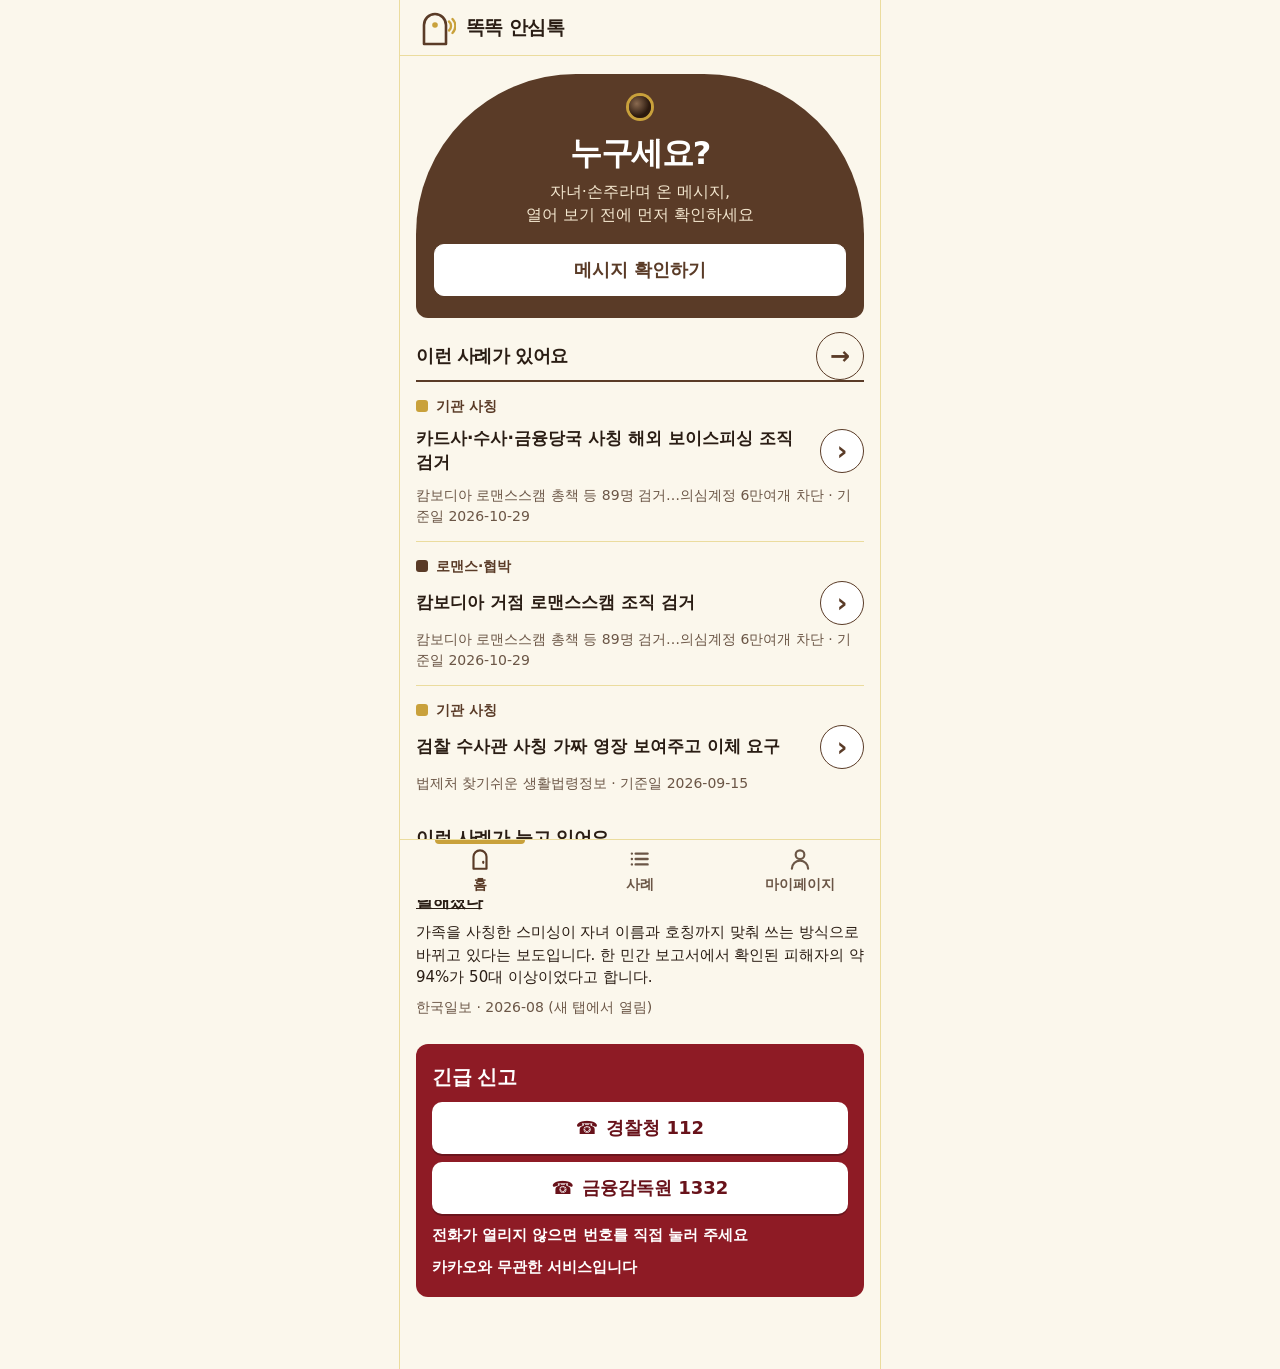
==== index.html @ 371a5325 "Add files via upload" ====
<!doctype html>
<!-- 똑똑 안심톡 wireframe v0.5 (2026-11-16) · 변경 이력은 README.md -->
<html lang="ko">
<head>
<meta charset="utf-8">
<meta name="viewport" content="width=device-width, initial-scale=1, viewport-fit=cover">
<title>똑똑 안심톡</title>
<link rel="stylesheet" href="css/style.css?v=20261116e">
</head>
<body>
<!-- 규칙: id = JS가 한 번만 찾는 요소 / class = 반복 요소 / data-field = JSON 필드명(camelCase) 그대로 -->
<div id="app">

  <!-- ===== 1. 홈 (1단계 탭 화면) ===== -->
  <section id="screen-home" class="screen" data-screen="home" aria-labelledby="service-name">
    <header class="app-header">
      <img id="logo" class="logo" alt="" width="40" height="40" src="data:image/svg+xml,%3Csvg xmlns='http://www.w3.org/2000/svg' width='40' height='40' viewBox='0 0 40 40' fill='none'%3E%3Cpath d='M8 36V17a11 11 0 0 1 22 0v19z' stroke='%235A3B27' stroke-width='2.6' stroke-linejoin='round'/%3E%3Ccircle cx='19' cy='17' r='2.8' fill='%23C9A13B'/%3E%3Cpath d='M33 13.5a6 6 0 0 1 0 9M36.5 11a10 10 0 0 1 0 14' stroke='%23C9A13B' stroke-width='2.4' stroke-linecap='round'/%3E%3C/svg%3E">
      <h1 id="service-name" class="app-title">똑똑 안심톡</h1>
    </header>

    <main class="screen-body">
      <!-- 상태 영역: 오류 (기본 숨김) -->
      <div id="state-home-error" class="state-box" role="alert" hidden>
        <p class="state-title">사례 데이터를 불러오지 못했습니다</p>
        <p class="state-desc">문구 확인은 계속 사용할 수 있습니다</p>
        <button id="btn-home-retry" type="button" class="btn">다시 시도</button>
      </div>

      <!-- 히어로: 서비스 소개 + 핵심 행동 버튼 (입력칸은 '메시지 확인' 화면으로 분리) -->
      <div class="door hero">
        <span class="peephole" aria-hidden="true"></span>
        <h2 class="door-title">누구세요?</h2>
        <p class="door-sub">자녀·손주라며 온 메시지,<br>열어 보기 전에 먼저 확인하세요</p>
        <a id="btn-start" class="btn btn-primary btn-lg" href="#check">메시지 확인하기</a>
      </div>

      <!-- 홈 사례: 사례 목록과 같은 카드 구조 재사용. 다음 주에 cases.json 최신 3건으로 대체 -->
      <section id="home-cases" aria-labelledby="home-cases-title">
        <div class="section-head">
          <h2 id="home-cases-title" class="section-title">이런 사례가 있어요</h2>
          <a id="btn-more-cases" class="icon-link" href="#cases" aria-label="사례 목록으로 이동">→</a>
        </div>
        <ul id="home-case-list" class="card-list"></ul>
      </section>

      <section id="news" class="news" aria-labelledby="news-title">
        <h2 id="news-title" class="section-title">이런 사례가 늘고 있어요</h2>
        <article class="news-card">
          <h3 class="news-headline"><a id="news-link" href="https://www.hankookilbo.com/news/article/A2026073114470000889" target="_blank" rel="noopener noreferrer">"엄마 나 종수야" 호칭·이름까지 정확… 스미싱 범죄 더 악랄해졌다</a></h3>
          <p class="news-summary">가족을 사칭한 스미싱이 자녀 이름과 호칭까지 맞춰 쓰는 방식으로 바뀌고 있다는 보도입니다. 한 민간 보고서에서 확인된 피해자의 약 94%가 50대 이상이었다고 합니다.</p>
          <p class="case-meta"><span class="news-source">한국일보</span> · <time class="news-date" datetime="2026-08">2026-08</time> (새 탭에서 열림)</p>
        </article>
      </section>

      <section id="hotline" class="hotline" aria-label="긴급 신고처">
        <h2 class="hotline-title">긴급 신고</h2>
        <div class="hotline-links">
          <a class="btn" href="tel:112">경찰청 112</a>
          <a class="btn" href="tel:1332">금융감독원 1332</a>
        </div>
        <p class="notice-small">전화가 열리지 않으면 번호를 직접 눌러 주세요</p>
        <p class="notice-small">카카오와 무관한 서비스입니다</p>
      </section>
    </main>
  </section>

  <!-- ===== 1-2. 메시지 확인 (2단계 화면): 홈 히어로의 '메시지 확인하기'로 들어옴 ===== -->
  <section id="screen-check" class="screen" data-screen="check" aria-labelledby="check-title" hidden>
    <header class="app-header">
      <button id="btn-check-back" type="button" class="btn-icon" aria-label="뒤로">←</button>
      <h1 id="check-title" class="app-title">메시지 확인</h1>
    </header>

    <main class="screen-body">
      <h2 class="section-title">받은 메시지를 붙여넣으세요</h2>
      <label for="input-text" class="visually-hidden">의심되는 메시지 입력</label>
      <textarea id="input-text" class="input-area" rows="7" placeholder="여기에 의심되는 메시지를 붙여넣기" aria-describedby="paste-help"></textarea>
      <button id="btn-paste" type="button" class="btn">붙여넣기</button>
      <p id="paste-help" class="help">입력 칸을 길게 눌러 붙여넣을 수도 있어요</p>
      <p id="paste-fail" class="field-error" role="alert" hidden>자동 붙여넣기가 막혔습니다. 입력 칸을 길게 눌러 '붙여넣기'를 선택하세요</p>
      <button id="btn-check" type="button" class="btn btn-primary btn-lg" disabled>유형 확인하기</button>
      <p id="input-error" class="field-error" role="alert" hidden>문구를 먼저 입력해 주세요</p>
      <p class="privacy-note">입력한 문구 원문은 저장하지 않습니다</p>
    </main>
  </section>

  <!-- ===== 2. 확인 결과 (2단계 화면) ===== -->
  <section id="screen-result" class="screen" data-screen="result" aria-labelledby="result-title" hidden>
    <header class="app-header">
      <button id="btn-back" type="button" class="btn-icon" aria-label="뒤로">←</button>
      <h1 id="result-title" class="app-title">확인 결과</h1>
    </header>

    <main class="screen-body">
      <details id="already-sent" class="fold">
        <summary class="fold-summary">이미 돈을 보내거나 정보를 알려줬어요</summary>
        <div class="fold-body">
          <h2 class="section-title">지금 바로 해야 할 일</h2>
          <ol class="steps">
            <li><strong>112에 전화하세요.</strong> <a href="tel:1394">1394</a>, <a href="tel:1332">1332</a>도 가능합니다.</li>
            <li><strong>송금한 은행에 전화해서 지급정지를 요청하세요.</strong></li>
            <li><strong>3영업일 안에 은행에 피해구제신청서를 내세요.</strong> 경찰에서 받은 서류와 신분증이 필요합니다.</li>
          </ol>
          <p>받은 메시지 화면, 송금 내역, 상대 계좌번호는 지우지 말고 그대로 두세요.</p>
          <details id="more-help" class="fold fold-inner">
            <summary class="fold-summary">관련 기관</summary>
            <ul class="plain-list fold-body">
              <li>악성 앱이나 링크 피해: 한국인터넷진흥원 118</li>
              <li>내 이름으로 만든 계좌를 한 번에 막기: 내계좌 일괄지급정지</li>
              <li>내 이름으로 만든 휴대폰 확인·차단: 명의도용방지서비스(M-Safer)</li>
            </ul>
          </details>
        </div>
      </details>

      <div id="result-found">
        <p class="label">비슷한 유형</p>
        <p id="result-type" class="result-type" data-type-id="">가족 사칭 + 금융정보 요구</p>
        <p id="result-notice" class="notice">확정 판단이 아닙니다. 참고용 안내입니다.</p>

        <h2 class="section-title">입력한 문구</h2>
        <p id="result-text" class="result-text">엄마 폰 고장 나서 <mark>급하게</mark> <mark>카드 정보</mark> 좀 보내줘</p>

        <h2 class="section-title">지금 해야 할 일</h2>
        <ul id="result-actions" class="check-list">
          <li>메시지 속 링크·번호는 누르지 마세요</li>
          <li>가족에게 직접 전화로 확인하세요</li>
          <li>카드·신분증 정보는 보내지 마세요</li>
        </ul>

        <div class="hotline-links">
          <a id="call-112" class="btn" href="tel:112">경찰청 112</a>
          <a id="call-1332" class="btn" href="tel:1332">금융감독원 1332</a>
        </div>

        <a id="btn-similar" class="btn btn-wide" href="#cases"><span>사례 <span id="similar-count">7</span>건 보기</span></a>
      </div>

      <!-- 상태 영역: 유형 없음 (기본 숨김) -->
      <div id="result-none" class="state-box" hidden>
        <p class="state-title">비슷한 유형을 찾지 못했습니다</p>
        <p class="state-desc">안전하다는 뜻은 아닙니다. 링크를 누르거나 돈·정보를 보내기 전에, 가족에게 직접 전화해서 확인하세요.</p>
        <div class="hotline-links">
          <a class="btn" href="tel:112">경찰청 112</a>
          <a class="btn" href="tel:1332">금융감독원 1332</a>
        </div>
      </div>
    </main>

  </section>

  <!-- ===== 3. 사례 목록 (1단계 탭 화면) ===== -->
  <section id="screen-cases" class="screen" data-screen="cases" aria-labelledby="cases-title" hidden>
    <header class="app-header">
      <img class="logo" alt="" width="40" height="40" src="data:image/svg+xml,%3Csvg xmlns='http://www.w3.org/2000/svg' width='40' height='40' viewBox='0 0 40 40' fill='none'%3E%3Cpath d='M8 36V17a11 11 0 0 1 22 0v19z' stroke='%235A3B27' stroke-width='2.6' stroke-linejoin='round'/%3E%3Ccircle cx='19' cy='17' r='2.8' fill='%23C9A13B'/%3E%3Cpath d='M33 13.5a6 6 0 0 1 0 9M36.5 11a10 10 0 0 1 0 14' stroke='%23C9A13B' stroke-width='2.4' stroke-linecap='round'/%3E%3C/svg%3E">
      <h1 class="app-title">똑똑 안심톡</h1>
    </header>

    <main class="screen-body">
      <h2 id="cases-title" class="page-title">사례</h2>
      <!-- 탐색 영역: 검색(탐색 버튼) · 유형 · 보기 조건 · 초기화 / 아래 줄: 건수 · 정렬 -->
      <div class="filters">
        <form id="search-form" class="search-row" role="search">
          <label for="query" class="visually-hidden">제목·요약 검색</label>
          <input id="query" class="input-line" type="search" placeholder="제목·요약 검색" autocomplete="off">
          <button id="btn-search" type="submit" class="btn btn-primary">탐색</button>
          <button id="btn-filter-toggle" type="button" class="btn btn-filter" aria-expanded="false" aria-controls="filter-panel">
            <span>필터</span><span id="filter-badge" class="filter-badge" hidden>0</span><span class="chev" aria-hidden="true">▾</span>
          </button>
        </form>

        <div id="filter-panel" class="filter-panel" hidden>
          <p id="type-filter-label" class="filter-label">유형</p>
          <div id="type-filters" class="chips" role="group" aria-labelledby="type-filter-label"></div>

          <p id="cond-filter-label" class="filter-label">조건 <span class="filter-hint">(모두 해당하는 사례만)</span></p>
          <div id="cond-filters" class="chips" role="group" aria-labelledby="cond-filter-label"></div>

          <label class="check-row"><input id="real-only" type="checkbox" checked> 실제 사례만 보기</label>
        </div>

        <div class="sort-row">
          <p class="result-count" aria-live="polite"><strong><span id="result-count">0</span>건</strong> <span id="filter-count" class="filter-note"></span></p>
          <button id="btn-reset-all" type="button" class="btn btn-reset" aria-label="조건 초기화">↺</button>
          <label for="sort" class="visually-hidden">정렬</label>
          <select id="sort" class="select">
            <option value="latest">최신순</option>
            <option value="type">유형순</option>
            <option value="title">가나다순</option>
          </select>
        </div>
      </div>

      <p id="list-notice" class="notice-small" hidden></p>

      <!-- 상태 영역 (기본 숨김, 한 번에 하나만 표시) -->
      <div id="state-loading" class="state-box" role="status" hidden>
        <p class="state-title">사례를 불러오는 중입니다</p>
        <div class="skeleton"></div><div class="skeleton"></div>
      </div>
      <div id="state-empty" class="state-box" hidden>
        <p class="state-title">조건에 맞는 사례가 없습니다</p>
        <p id="empty-reason" class="state-desc">조건이 많아 맞는 사례가 없을 수 있습니다</p>
        <div class="btn-row">
          <button id="btn-relax" type="button" class="btn btn-primary" hidden></button>
          <button id="btn-reset" type="button" class="btn">조건 초기화</button>
        </div>
      </div>
      <div id="state-cases-error" class="state-box" role="alert" hidden>
        <p class="state-title">사례 데이터를 불러오지 못했습니다</p>
        <button id="btn-retry" type="button" class="btn">다시 시도</button>
      </div>

      <!-- 카드 목록: data/cases_all.json 을 불러와 template#case-card-tpl 로 만들어 채웁니다 -->
      <ul id="case-list" class="card-list" hidden></ul>
      <button id="btn-load-more" type="button" class="btn btn-wide" aria-label="사례 더 불러오기" hidden>＋</button>
      <template id="case-card-tpl">
        <li class="case-card" data-id="" data-type="">
          <p class="case-type"><span class="case-type-name" data-field="typeId"></span> <span class="origin-tag" hidden>AI 보완</span></p>
          <div class="case-row">
            <h3 class="case-title"><button type="button" class="btn-open case-link" data-id="" data-field="title"></button></h3>
            <button type="button" class="btn-open icon-open" data-id="" aria-label="자세히 보기">›</button>
          </div>
          <p class="case-meta"><span class="case-source" data-field="source"></span> · <time class="case-date" data-field="sourceBasisDate"></time></p>
        </li>
      </template>
    </main>
  </section>

  <!-- ===== 4. 사례 상세 (2단계 화면, 기본 숨김) ===== -->
  <section id="screen-detail" class="screen" data-screen="detail" aria-labelledby="detail-title" hidden>
    <header class="app-header">
      <button id="btn-detail-back" type="button" class="btn-icon" aria-label="뒤로">←</button>
      <h1 id="detail-title" class="app-title">사례 상세</h1>
    </header>

    <main class="screen-body has-bottom-bar">
      <article id="case-detail" data-id="">
        <p id="case-type" class="case-type" data-field="type">가족 사칭</p>
        <h2 id="case-title" class="detail-heading" data-field="title">자녀 사칭 카드 정보 요구 사례</h2>

        <h3 class="section-title">수법 요약</h3>
        <p id="case-summary" data-field="summary">자녀를 사칭해 휴대폰 고장을 핑계로 카드 정보를 요구합니다.</p>

        <h3 class="section-title">위험 신호</h3>
        <ul id="case-risks" class="plain-list" data-field="riskSigns">
          <li>평소와 다른 말투</li>
          <li>급하게 재촉</li>
          <li>카드·신분증 정보 요구</li>
        </ul>

        <h3 class="section-title">수법 설명</h3>
        <p id="case-method" data-field="method">먼저 휴대폰 고장을 알린 뒤 원격 앱 설치나 카드 정보 전달을 유도합니다.</p>

        <h3 class="section-title">대응 행동</h3>
        <ul id="case-actions" class="plain-list" data-field="actions">
          <li>직접 전화로 확인하기</li>
          <li>112·1332 문의하기</li>
        </ul>

        <h3 class="section-title">출처</h3>
        <p class="case-meta"><span id="case-source" data-field="source">금융감독원</span> · <time id="case-date" data-field="collectedAt" datetime="2026-09-28">2026-09-28</time></p>
        <a id="source-link" class="btn btn-wide" data-field="sourceUrl" target="_blank" rel="noopener noreferrer" hidden>출처 링크 열기 (새 탭)</a>
        <p id="case-note" class="help" hidden></p>
        <p id="source-none" class="help" hidden>이 사례는 출처 링크를 준비 중입니다</p>
      </article>

      <div id="toast" class="toast" role="status" hidden>'자녀 사칭 카드 정보 요구' 사례를 저장했습니다</div>
    </main>

    <!-- 고정 영역: 저장 바 -->
    <div class="bottom-bar">
      <button id="btn-save-case" type="button" class="btn btn-primary btn-lg" aria-pressed="false">저장</button>
    </div>
  </section>

  <!-- ===== 5. 마이페이지 (1단계 탭 화면, 저장한 사례 모음) ===== -->
  <section id="screen-saved" class="screen" data-screen="saved" aria-labelledby="saved-title" hidden>
    <header class="app-header">
      <img class="logo" alt="" width="40" height="40" src="data:image/svg+xml,%3Csvg xmlns='http://www.w3.org/2000/svg' width='40' height='40' viewBox='0 0 40 40' fill='none'%3E%3Cpath d='M8 36V17a11 11 0 0 1 22 0v19z' stroke='%235A3B27' stroke-width='2.6' stroke-linejoin='round'/%3E%3Ccircle cx='19' cy='17' r='2.8' fill='%23C9A13B'/%3E%3Cpath d='M33 13.5a6 6 0 0 1 0 9M36.5 11a10 10 0 0 1 0 14' stroke='%23C9A13B' stroke-width='2.4' stroke-linecap='round'/%3E%3C/svg%3E">
      <h1 class="app-title">똑똑 안심톡</h1>
    </header>

    <main class="screen-body">
      <h2 id="saved-title" class="page-title">마이페이지</h2>
      <p id="saved-count" class="saved-count">저장한 사례 <strong><span id="saved-count-num">2</span>건</strong></p>

      <div class="filters">
        <p id="saved-type-filter-label" class="filter-label">유형</p>
        <div id="saved-type-filters" class="chips" role="group" aria-labelledby="saved-type-filter-label">
          <button type="button" class="chip" data-type="" aria-pressed="true">전체</button>
          <button type="button" class="chip" data-type="family" aria-pressed="false">가족 사칭</button>
          <button type="button" class="chip" data-type="agency" aria-pressed="false">기관 사칭</button>
        </div>
      </div>

      <!-- 사례 목록과 같은 카드 구조 재사용. 오른쪽 › 는 자세히 보기, 휴지통은 삭제 -->
      <ul id="saved-case-list" class="card-list">
        <li class="case-card" data-id="2" data-type="family">
          <p class="case-type" data-field="type">가족 사칭</p>
          <div class="case-row">
            <h3 class="case-title"><button type="button" class="btn-open case-link" data-id="2" data-field="title">손주 사칭 급전 송금 요구</button></h3>
            <div class="row-actions">
              <button type="button" class="btn-open icon-open" data-id="2" aria-label="자세히 보기">›</button>
              <button type="button" class="btn-delete icon-open" data-id="2" aria-label="저장 삭제"><svg viewBox="0 0 24 24" width="22" height="22" fill="none" stroke="currentColor" stroke-width="2" stroke-linecap="round" stroke-linejoin="round" aria-hidden="true"><path d="M4 7h16M10 11v6M14 11v6M6 7l1 12h10l1-12M9 7V4h6v3"/></svg></button>
            </div>
          </div>
          <p class="case-meta"><span class="case-source" data-field="source">경찰청</span> · <time class="case-date" data-field="collectedAt" datetime="2026-09-15">2026-09-15</time></p>
        </li>
        <li class="case-card" data-id="4" data-type="agency">
          <p class="case-type" data-field="type">기관 사칭</p>
          <div class="case-row">
            <h3 class="case-title"><button type="button" class="btn-open case-link" data-id="4" data-field="title">금융기관 직원 사칭 계좌 이체 유도</button></h3>
            <div class="row-actions">
              <button type="button" class="btn-open icon-open" data-id="4" aria-label="자세히 보기">›</button>
              <button type="button" class="btn-delete icon-open" data-id="4" aria-label="저장 삭제"><svg viewBox="0 0 24 24" width="22" height="22" fill="none" stroke="currentColor" stroke-width="2" stroke-linecap="round" stroke-linejoin="round" aria-hidden="true"><path d="M4 7h16M10 11v6M14 11v6M6 7l1 12h10l1-12M9 7V4h6v3"/></svg></button>
            </div>
          </div>
          <p class="case-meta"><span class="case-source" data-field="source">금융감독원</span> · <time class="case-date" data-field="collectedAt" datetime="2026-09-10">2026-09-10</time></p>
        </li>
      </ul>

      <!-- 상태 영역 (기본 숨김) -->
      <div id="state-saved-filter-empty" class="state-box" hidden>
        <p class="state-title">이 유형으로 저장한 사례가 없습니다</p>
        <button id="btn-saved-all" type="button" class="btn">↺ 초기화</button>
      </div>
      <div id="state-saved-empty" class="state-box" hidden>
        <p class="state-title">아직 저장한 사례가 없습니다</p>
        <p class="state-desc">마음에 드는 사례를 저장하면 여기에 모입니다</p>
      </div>
    </main>
  </section>

  <!-- ===== 공통 하단 탭바: 1단계 화면(홈·사례·마이페이지)에서만 표시 ===== -->
  <nav id="tabbar" class="tabbar" aria-label="주 메뉴">
    <a class="tab" data-tab="home" href="#home" aria-current="page"><svg class="tab-ico" viewBox="0 0 24 24" aria-hidden="true"><path d="M6 21V10a6 6 0 0 1 12 0v11zM15 14.5v1" fill="none" stroke="currentColor" stroke-width="2" stroke-linecap="round" stroke-linejoin="round"/></svg><span>홈</span></a>
    <a class="tab" data-tab="cases" href="#cases"><svg class="tab-ico" viewBox="0 0 24 24" aria-hidden="true"><path d="M8 7h11M8 12h11M8 17h11M4.5 7h.01M4.5 12h.01M4.5 17h.01" fill="none" stroke="currentColor" stroke-width="2.2" stroke-linecap="round"/></svg><span>사례</span></a>
    <a class="tab" data-tab="saved" href="#saved"><svg class="tab-ico" viewBox="0 0 24 24" aria-hidden="true"><circle cx="12" cy="8" r="4" fill="none" stroke="currentColor" stroke-width="2"/><path d="M4.5 21a7.5 7.5 0 0 1 15 0" fill="none" stroke="currentColor" stroke-width="2" stroke-linecap="round"/></svg><span>마이페이지</span></a>
  </nav>
</div>
<script src="js/app.js?v=20261116e" defer></script>
</body>
</html>
---- css/style.css ----
/* 모바일 세로 375px 기준. 본문 16px 이상, 버튼 44px 이상. 색은 로우파이(흑백) */
:root{--ink:#111;--line:#111;--soft:#eee;--mid:#ccc;--tab-h:56px;--bar-h:76px;--hdr-h:56px}
*,*::before,*::after{box-sizing:border-box}
html{-webkit-text-size-adjust:100%}
body{margin:0;background:#fff;color:var(--ink);font:18px/1.5 system-ui,-apple-system,"Apple SD Gothic Neo","Noto Sans KR",sans-serif;overflow-wrap:anywhere}
[hidden]{display:none !important}
h1,h2,h3,p,ul{margin:0}
ul{padding:0;list-style:none}
button,input,select,textarea{font:inherit;color:inherit}
.visually-hidden{position:absolute;width:1px;height:1px;overflow:hidden;clip:rect(0 0 0 0);white-space:nowrap}

#app{max-width:480px;min-height:100vh;min-height:100dvh;margin:0 auto;position:relative;border-inline:1px solid var(--mid)}
.screen{min-height:100vh;min-height:100dvh}
.screen-body{padding:16px 16px calc(var(--tab-h) + 12px);display:flex;flex-direction:column;gap:14px}
.screen-body.has-bottom-bar{padding-bottom:calc(var(--bar-h) + 12px)}

/* 헤더 */
.app-header{display:flex;align-items:center;gap:10px;min-height:var(--hdr-h);padding:6px 16px;border-bottom:2px solid var(--line);background:#fff}
.app-title{font-size:22px;line-height:1.3;font-weight:700;min-width:0}
.logo{flex:none;width:40px;height:40px}
.btn-icon{flex:none;width:44px;height:44px;border:1.5px solid var(--line);background:var(--soft);font-size:20px;font-weight:700;cursor:pointer}

/* 글 요소 */
.section-title{font-size:20px;font-weight:700;line-height:1.35}
.detail-heading{font-size:24px;line-height:1.35}
.label{font-size:18px;font-weight:700}
.help,.privacy-note,.notice-small,.state-desc,.case-meta{font-size:18px;color:#222}
.notice{border:1.5px dashed var(--line);padding:10px 12px;font-weight:700}
.field-error{font-weight:700}
.result-type{font-size:24px;font-weight:700;line-height:1.35}
.result-text{border:1.5px solid var(--line);padding:12px;line-height:1.7}
mark{background:#cfcfcf;text-decoration:underline;font-weight:700;color:inherit}
.check-list,.plain-list{display:flex;flex-direction:column;gap:8px}
.check-list li{border:1.5px solid var(--line);padding:10px 12px}
.plain-list li{padding-left:1.1em;position:relative}
.plain-list li::before{content:"•";position:absolute;left:0}

#case-detail{display:flex;flex-direction:column;gap:10px}
#case-detail .section-title{margin-top:8px}
.btn{color:var(--ink)}
.btn-primary{color:#fff}
/* 입력·버튼 */
.input-area{width:100%;min-height:190px;border:1.5px solid var(--line);padding:12px;resize:vertical;border-radius:0}
.input-line,.select{width:100%;min-height:48px;border:1.5px solid var(--line);padding:0 12px;border-radius:0;background:#fff}
.btn{display:flex;align-items:center;justify-content:center;min-height:48px;padding:6px 14px;border:1.5px solid var(--line);background:var(--soft);font-weight:700;text-align:center;text-decoration:none;cursor:pointer;border-radius:0}
.btn-lg{min-height:60px;font-size:20px}
.btn-wide{width:100%}
.btn:disabled{background:var(--mid);color:#222;border-style:dashed;cursor:not-allowed}
.btn-text{min-height:44px;padding:0 8px;border:0;background:none;font-weight:700;text-decoration:underline;cursor:pointer;margin-left:auto}
.btn-row,.hotline-links{display:flex;gap:8px;flex-wrap:wrap}
.btn-row>.btn,.hotline-links>.btn{flex:1 1 140px}
button:focus-visible,a:focus-visible,input:focus-visible,select:focus-visible,textarea:focus-visible{outline:3px solid var(--ink);outline-offset:2px}

/* 긴급 신고 */
.hotline{margin-top:6px;border:1.5px solid var(--line);background:var(--soft);padding:12px;display:flex;flex-direction:column;gap:10px}
.hotline-title{font-size:20px}

/* 상태 박스 */
.state-box{border:1.5px dashed var(--line);background:var(--soft);padding:14px;display:flex;flex-direction:column;gap:10px;align-items:flex-start}
.state-title{font-weight:700;font-size:20px}
.skeleton{width:100%;height:84px;background:var(--mid)}
.toast{position:fixed;left:50%;transform:translateX(-50%);bottom:calc(var(--bar-h) + 12px);width:min(448px,calc(100% - 32px));background:var(--ink);color:#fff;padding:12px 14px;font-weight:700;z-index:30}

/* 사례 목록 */
.filters{display:flex;flex-direction:column;gap:10px}
.chips,.more-filters{display:flex;gap:6px;flex-wrap:wrap}
.chip{min-height:44px;padding:0 10px;white-space:nowrap;font-size:17px;border:1.5px solid var(--line);background:#fff;font-weight:700;cursor:pointer;border-radius:22px}
.chip[aria-pressed="true"]{background:var(--ink);color:#fff}
.chip-more{border-style:dashed}
.sort-row{display:flex;align-items:center;gap:10px}
.sort-row label{flex:none;font-weight:700;margin-left:auto}
.result-count{font-size:20px;flex:none}
.sort-row .select{flex:0 1 190px;min-width:0}
.card-list{display:flex;flex-direction:column;gap:12px}
.case-card{border:1.5px solid var(--line);padding:12px;display:flex;flex-direction:column;gap:6px}
.case-type{align-self:flex-start;border:1.5px solid var(--line);padding:0 8px;font-weight:700;font-size:17px}
.case-title{font-size:20px;line-height:1.4}
.case-actions{display:flex;gap:8px;margin-top:6px}
.case-actions .btn{flex:1 1 0;min-height:44px}
.btn-save-card[aria-pressed="true"],.btn-save-case[aria-pressed="true"]{background:var(--ink);color:#fff}
#btn-save-case[aria-pressed="true"]{background:#fff;color:var(--ink)}

/* 마이페이지 */

/* 하단 고정: 저장 바(2단계) / 탭바(1단계) */
.bottom-bar{position:fixed;left:50%;transform:translateX(-50%);bottom:0;width:min(480px,100%);padding:8px 16px;background:#fff;border-top:2px solid var(--line);z-index:20;min-height:var(--bar-h)}
.bottom-bar .btn{width:100%}
.tabbar{position:fixed;left:50%;transform:translateX(-50%);bottom:0;width:min(480px,100%);display:flex;padding-bottom:env(safe-area-inset-bottom);background:#fff;border-top:2px solid var(--line);z-index:20}
.tab{flex:1 1 0;min-height:var(--tab-h);display:flex;align-items:center;justify-content:center;font-size:18px;font-weight:700;color:var(--ink);text-decoration:none;border-right:1px solid var(--line)}
.tab:last-child{border-right:0}
.tab[aria-current="page"]{background:var(--ink);color:#fff}
/* 2단계 화면이 보이면 탭바를 숨김 (JS 없이도 동작) */
#app:has(#screen-result:not([hidden])) #tabbar,
#app:has(#screen-check:not([hidden])) #tabbar,
#app:has(#screen-detail:not([hidden])) #tabbar{display:none}

@media (max-width:359px){
  .app-title{font-size:19px}
  .btn-lg{font-size:18px}
  .tab{font-size:17px}
}

.btn-primary,.btn-primary:disabled{--x:0}
.btn.btn-primary{background:var(--ink);color:#fff}
.btn.btn-primary:disabled{background:var(--mid);color:#222}

#result-found{display:flex;flex-direction:column;gap:12px}

/* 이미 보냈다면 (접이식) */
.fold{border:2px solid var(--line);background:#fff}
.fold-summary{display:flex;align-items:center;min-height:56px;padding:8px 14px;font-weight:700;font-size:20px;cursor:pointer;list-style:none}
.fold-summary::-webkit-details-marker{display:none}
.fold-summary::after{content:"＋";margin-left:auto;padding-left:10px}
.fold[open]>.fold-summary::after{content:"－"}
.fold[open]>.fold-summary{border-bottom:1.5px solid var(--line);background:var(--soft)}
.fold-body{display:flex;flex-direction:column;gap:10px;padding:14px}
.fold-inner{border-width:1.5px;border-style:dashed}
.fold-inner .fold-summary{font-size:18px;min-height:48px}
.steps{display:flex;flex-direction:column;gap:10px;padding-left:1.4em}
.steps li{padding-left:.2em}
.steps a{font-weight:700;color:var(--ink)}
#already-sent{border-color:var(--ink)}

/* 홈: 예시 기사 */
.news{display:flex;flex-direction:column;gap:8px;margin-top:6px}
.news-card{border:1.5px solid var(--line);padding:12px;display:flex;flex-direction:column;gap:8px}
.news-headline{font-size:20px;line-height:1.4}
.news-headline a{color:var(--ink)}
.news-summary{font-size:18px}

/* 유형 필터 라벨·마이페이지 건수 */
.filter-label{font-weight:700;font-size:18px}
.saved-count{font-size:18px}

/* ===== 디자인: 현관문 콘셉트 ('누구세요?' 하고 확인한 뒤 문을 연다) =====
   색: 나무문 #5A3B27 · 바탕 #FBF7EC · 연노랑 선 #EBDC9E · 황동 #C9A13B · 긴급(진한 빨강) #8E1B25 · 안심 #2F7A57
   글: 시스템 한글 서체, 제목 800 굵기. 장식은 현관문 하나에만 쓰고 나머지는 선과 여백으로 정리 */
:root{
  --steel:#5A3B27;--steel-2:#6F4A33;--frame:#FBF7EC;--brass:#C9A13B;--brass-soft:#F6EBC6;
  --alert:#8E1B25;--alert-dark:#68121A;--alert-soft:#F7E5E6;--safe:#2F7A57;
  --ink:#2A1D14;--sub:#6B5646;--rule:#EBDC9E;--paper:#fff;
}
body{background:var(--frame);color:var(--ink);font-family:"Pretendard","Noto Sans KR","Apple SD Gothic Neo","Malgun Gothic",system-ui,sans-serif;font-weight:500}
#app{background:var(--frame);border-inline:0;box-shadow:0 0 0 1px var(--rule)}
.screen-body{gap:18px;padding-top:20px}
h1,h2,h3{letter-spacing:-.025em}

/* 헤더: 문틀색 바탕, 로고만 포인트 */
.app-header{background:var(--frame);color:var(--ink);border-bottom:1px solid var(--rule);min-height:64px}
.logo{width:40px;height:40px}
.app-title{font-size:23px;font-weight:800;letter-spacing:-.03em}
.btn-icon{background:transparent;border:1.5px solid var(--steel);color:var(--steel);border-radius:10px}

/* 현관문: 홈 상단 입력 영역 */
.door{position:relative;background:var(--steel);color:#fff;border-radius:170px 170px 12px 12px;padding:70px 18px 20px;display:flex;flex-direction:column;gap:12px;margin-top:6px}
.peephole{position:absolute;top:24px;left:50%;width:22px;height:22px;margin-left:-11px;border-radius:50%;background:radial-gradient(circle at 35% 35%,#8a6a50 0,#2b190e 62%);box-shadow:0 0 0 3px var(--brass)}
.door-title{font-size:40px;line-height:1.1;font-weight:800;text-align:center;letter-spacing:-.04em}
.door-sub{text-align:center;color:#F3E6CE;font-size:18px;margin-bottom:6px}
.door .input-area{min-height:150px;background:var(--frame);color:var(--ink);border:0;border-radius:10px;box-shadow:none}
.door .input-area::placeholder{color:#8a7561}
.door .btn{background:transparent;color:#fff;border:1.5px solid #D9BE62;border-radius:10px}
.door .btn.btn-primary{background:#fff;color:var(--steel);border-color:#fff;box-shadow:none;font-size:21px;font-weight:800}
.door .btn.btn-primary:disabled{background:rgba(255,255,255,.22);color:#e8dcc4;border:1.5px solid transparent}
.door .help,.door .privacy-note{color:#E8D8BC;font-size:17px}
.door .privacy-note{text-align:center}
.door .field-error{color:#FFE3EA;background:rgba(142,27,37,.6);padding:8px 10px;border-radius:8px}

/* 글·공통 요소 */
.section-title{font-size:22px;font-weight:800;color:var(--ink)}
.help,.notice-small,.state-desc,.case-meta,.privacy-note{color:var(--sub)}
.notice{background:var(--brass-soft);border:0;border-left:5px solid var(--brass);border-radius:6px;color:var(--ink)}
.result-text,.check-list li{background:var(--paper);border:1px solid var(--rule);border-radius:8px}
.check-list li{position:relative;padding-left:42px}
.check-list li::before{content:"";position:absolute;left:14px;top:50%;width:16px;height:16px;margin-top:-8px;border:2px solid var(--safe);border-radius:4px}
mark{background:#FFE29A;text-decoration:none;border-radius:3px;padding:0 3px}
.btn{background:var(--paper);color:var(--steel);border:1.5px solid var(--steel);border-radius:10px}
.btn.btn-primary{background:var(--steel);color:#fff;border-color:var(--steel);box-shadow:none}
.btn.btn-primary:active{background:var(--steel-2)}
.btn:disabled,.btn.btn-primary:disabled{background:#EFE6D0;color:#7a6755;border:1.5px solid #EFE6D0}
.input-line,.select,.input-area{border-radius:10px;border:1.5px solid #D9BE62;background:var(--paper)}
.btn-text{color:var(--steel)}
button:focus-visible,a:focus-visible,input:focus-visible,select:focus-visible,textarea:focus-visible{outline:3px solid var(--brass);outline-offset:2px}

/* 뉴스: 신문 스크랩처럼 선만 사용 */
.news{gap:0;margin-top:4px}
.news-card{background:transparent;border:0;border-top:2px solid var(--steel);border-radius:0;padding:14px 0 4px}
.news-headline{font-weight:800}
.news-headline a{color:var(--ink)}

/* 긴급 신고: 빨간 띠 */
.hotline{background:var(--alert);color:#fff;border:0;border-radius:12px;padding:16px;margin-top:8px}
.hotline-title{color:#fff;font-size:22px;font-weight:800}
.hotline .btn,.hotline-links>.btn{background:#fff;color:var(--alert-dark);border:0;font-size:19px;font-weight:800}
.hotline .btn::before,.hotline-links>.btn::before{content:"☎";margin-right:8px;font-size:20px}
.hotline .notice-small{color:#FCE6E8}
#result-found .hotline-links>.btn{background:var(--alert);color:#fff}
#btn-similar{background:var(--paper);color:var(--steel)}

/* 상태 박스·접이식 */
.state-box{background:var(--paper);border:1.5px dashed #D9BE62;border-radius:10px}
.skeleton{background:#EFE6D0;border-radius:6px}
.fold{background:var(--paper);border:2px solid var(--alert);border-radius:10px;overflow:hidden}
.fold-summary{color:var(--alert-dark);font-weight:800}
.fold[open]>.fold-summary{background:var(--alert-soft);border-bottom-color:#E8BBBE}
.fold-inner{border:1.5px dashed #D9BE62;border-radius:8px}
.fold-inner .fold-summary{color:var(--steel)}
.steps a{color:var(--steel)}

/* 사례 목록: 카드 대신 구분선 행 */
.chip{background:var(--paper);color:var(--steel);border:1.5px solid #D9BE62;border-radius:24px;font-weight:700}
.chip[aria-pressed="true"]{background:var(--steel);color:#fff;border-color:var(--steel)}
.chip-more{border-style:dashed}
.card-list{gap:0}
.case-card{background:transparent;border:0;border-top:1px solid var(--rule);border-radius:0;padding:18px 0;box-shadow:none;gap:8px}
.card-list>.case-card:first-child{border-top:2px solid var(--steel)}
.case-type{border:0;padding:0;background:none;font-size:17px;font-weight:800;color:var(--steel);display:flex;align-items:center;gap:8px}
.case-type::before{content:"";width:12px;height:12px;border-radius:3px;background:var(--steel)}
.case-card[data-type="agency"] .case-type::before{background:var(--brass)}
.case-card[data-type="loan"] .case-type::before{background:var(--safe)}
.case-card[data-type="shipping"] .case-type::before{background:#8a4a2a}
.case-title{font-size:21px;font-weight:800;line-height:1.4}
.case-actions .btn.btn-open{background:var(--steel);color:#fff;border-color:var(--steel)}
.btn-save-card[aria-pressed="true"],.btn-save-case[aria-pressed="true"]{background:var(--brass-soft);color:var(--steel);border-color:var(--brass)}
#btn-save-case[aria-pressed="true"]{background:var(--brass-soft);color:var(--steel)}
.toast{background:var(--steel);border-radius:10px}

/* 사례 상세 */
#case-detail .section-title{border-left:5px solid var(--brass);padding-left:10px;font-size:20px}
.detail-heading{font-weight:800}

/* 하단 고정 영역 */
.bottom-bar{background:var(--frame);border-top:1px solid var(--rule);box-shadow:none}
.tabbar{background:var(--frame);border-top:1px solid var(--rule);box-shadow:none}
.tab{flex-direction:column;gap:2px;min-height:64px;border-right:0;color:var(--sub);font-size:16px;font-weight:700}
.tab-ico{width:26px;height:26px}
.tab[aria-current="page"]{background:transparent;color:var(--steel)}
.tab[aria-current="page"]::after{content:"";position:absolute;top:0;left:22%;right:22%;height:4px;background:var(--brass);border-radius:0 0 4px 4px}
.tab{position:relative}
.tab[aria-current="page"] .tab-ico{color:var(--steel)}
:root{--tab-h:64px}
/* 홈 첫 화면에 '유형 확인하기'까지 보이도록 현관문 높이 조정 */
.door{padding-top:62px;gap:10px;border-radius:160px 160px 12px 12px}
.peephole{top:22px}
.door-title{font-size:36px}
.door-sub{font-size:18px;line-height:1.4;margin-bottom:2px}
.door .input-area{min-height:112px}
.door .help{margin-top:-2px;line-height:1.45}

/* 긴급 신고: 빨간 바탕 위 글자를 흰색·굵게, 안내 문구는 크기와 굵기 보강 */
.hotline{padding:18px 16px}
.hotline-title{color:#fff;font-size:24px;font-weight:800}
.hotline .btn,.hotline-links>.btn{font-size:21px;font-weight:800;min-height:56px;box-shadow:0 2px 0 rgba(0,0,0,.25)}
.hotline .notice-small{color:#fff;font-size:18px;font-weight:600;line-height:1.5}
.hotline .hotline-links{flex-direction:column}
.hotline .hotline-links>.btn{flex:none;width:100%;word-break:keep-all}

/* 홈 히어로: 입력칸 없이 소개 + 버튼 */
.hero{padding-bottom:22px}
.hero .btn-primary{text-decoration:none;margin-top:6px}
.hero .privacy-note{margin-top:2px}
#home-cases .btn-wide{margin-top:12px}

/* ===== 9주차: 탐색 영역(검색·유형·보기 조건·초기화·정렬) ===== */
.search-row{display:flex;gap:8px;align-items:stretch}
.search-row .input-line{flex:1 1 auto;min-width:0}
.search-row .btn{flex:none;min-width:72px}
.option-row{display:flex;align-items:center;justify-content:space-between;gap:10px;flex-wrap:wrap}
.check-row{display:flex;align-items:center;gap:8px;min-height:44px;font-weight:700;font-size:17px;color:var(--ink);cursor:pointer}
.check-row input{width:22px;height:22px;accent-color:var(--steel)}
.btn-reset{min-height:44px;padding:0 14px}
.btn-reset:disabled{opacity:.45;cursor:default}
.filter-note{font-size:15px;color:var(--sub);font-weight:400}
.sort-row{padding-top:8px;border-top:1px solid var(--rule)}
.origin-tag{display:inline-block;margin-left:6px;padding:1px 8px;font-size:14px;font-weight:700;color:var(--alert);background:var(--alert-soft);border-radius:10px}
#btn-load-more{margin-top:12px}
.filter-hint{font-size:14px;font-weight:400;color:var(--sub)}
#list-notice{margin:8px 0}
#btn-relax{white-space:normal;text-align:center}

/* ===== v0.4 보완: 헤더 고정 · 접이식 필터 · 기호 버튼 · 여백 정리 ===== */
.screen{min-height:0}
.app-header{position:sticky;top:0;z-index:30;min-height:56px}
.screen-body{padding-top:12px;gap:14px}
#screen-check .screen-body,#screen-result .screen-body{padding-bottom:24px}
.section-head{display:flex;align-items:center;justify-content:space-between;gap:10px}
.section-head .section-title{flex:1 1 auto;min-width:0}
.icon-link{flex:none;display:flex;align-items:center;justify-content:center;width:48px;height:48px;border:1.5px solid var(--steel);border-radius:50%;color:var(--steel);font-size:24px;font-weight:800;text-decoration:none}
.toolbar-row{display:flex;gap:8px;align-items:stretch}
.btn-filter{flex:1 1 auto;justify-content:space-between;gap:8px;padding:6px 16px;background:var(--paper);color:var(--steel);border:1.5px solid var(--steel)}
.btn-filter .chev{margin-left:auto;font-size:18px}
.filter-badge{min-width:24px;padding:0 7px;border-radius:12px;background:var(--steel);color:#fff;font-size:15px;line-height:24px;text-align:center}
.toolbar-row .btn-reset{flex:none}
.filter-panel{display:flex;flex-direction:column;gap:10px;padding:12px;border:1.5px solid #D9BE62;border-radius:10px;background:var(--paper)}
.filter-panel[hidden]{display:none}
.filter-panel .filter-label{margin:2px 0 0}
#btn-load-more{font-size:20px}

/* ===== 카드 한 줄 구성(제목 + › 버튼), 마이페이지 삭제, 검색 줄 필터 버튼 ===== */
.page-title{font-size:22px;font-weight:800;margin:0}
.case-card{gap:4px;padding:14px 0}
.case-row{display:flex;align-items:center;gap:10px}
.case-title{flex:1 1 auto;min-width:0;font-size:18px;font-weight:800;line-height:1.4;margin:0}
.case-link{display:block;width:100%;padding:6px 0;border:0;background:none;color:inherit;font:inherit;text-align:left;cursor:pointer}
.case-link:hover,.case-link:focus-visible{text-decoration:underline}
.row-actions{display:flex;gap:6px;flex:none}
.icon-open{flex:none;display:flex;align-items:center;justify-content:center;width:44px;height:44px;padding:0;border:1.5px solid var(--steel);border-radius:50%;background:var(--paper);color:var(--steel);font-size:26px;line-height:1;font-weight:700;cursor:pointer}
.btn-delete.icon-open{border-color:var(--alert);color:var(--alert)}
.case-meta{font-size:15px}
.case-type{font-size:15px}
.search-row .btn-filter{flex:none;min-width:0;gap:6px;padding:6px 12px;justify-content:center}
.search-row .btn-filter .chev{margin-left:0}
.sort-row{gap:8px}
.sort-row .result-count{flex:1 1 auto;min-width:0;font-size:17px}
.sort-row .btn-reset{flex:none;min-width:44px;width:44px;padding:0;font-size:22px}
.sort-row .select{flex:0 0 118px;min-width:0}

/* ===== 글자 크기 한 단계 축소 (본문 16px 기준, 입력칸은 16px 유지) ===== */
body{font-size:16px}
.app-title{font-size:19px}
.page-title{font-size:19px}
.section-title,.section-head .section-title{font-size:18px}
#case-detail .section-title{font-size:17px}
.detail-heading{font-size:21px}
.label,.filter-label,.saved-count{font-size:15px}
.help,.privacy-note,.notice-small,.state-desc,.news-summary{font-size:15px}
.case-meta{font-size:14px}
.case-type{font-size:14px}
.case-title{font-size:17px}
.result-type{font-size:21px}
.state-title{font-size:17px}
.btn{font-size:16px;min-height:44px}
.btn-lg{font-size:17px;min-height:52px}
.chip{font-size:15px;min-height:40px}
.check-row{font-size:15px}
.result-count,.sort-row .result-count{font-size:16px}
.filter-note,.filter-hint{font-size:13px}
.fold-summary{font-size:17px;min-height:52px}
.fold-inner .fold-summary{font-size:16px;min-height:44px}
.news-headline{font-size:17px}
.door-title{font-size:32px}
.door-sub{font-size:16px}
.door .btn.btn-primary{font-size:18px}
.door .help,.door .privacy-note{font-size:14px}
.hotline-title{font-size:20px}
.hotline .btn,.hotline-links>.btn{font-size:18px;min-height:52px}
.hotline .btn::before,.hotline-links>.btn::before{font-size:18px}
.hotline .notice-small{font-size:15px}
.tab{font-size:14px;min-height:60px}
:root{--tab-h:60px}
.input-area,.input-line,.select{font-size:16px}
#btn-load-more{font-size:17px}
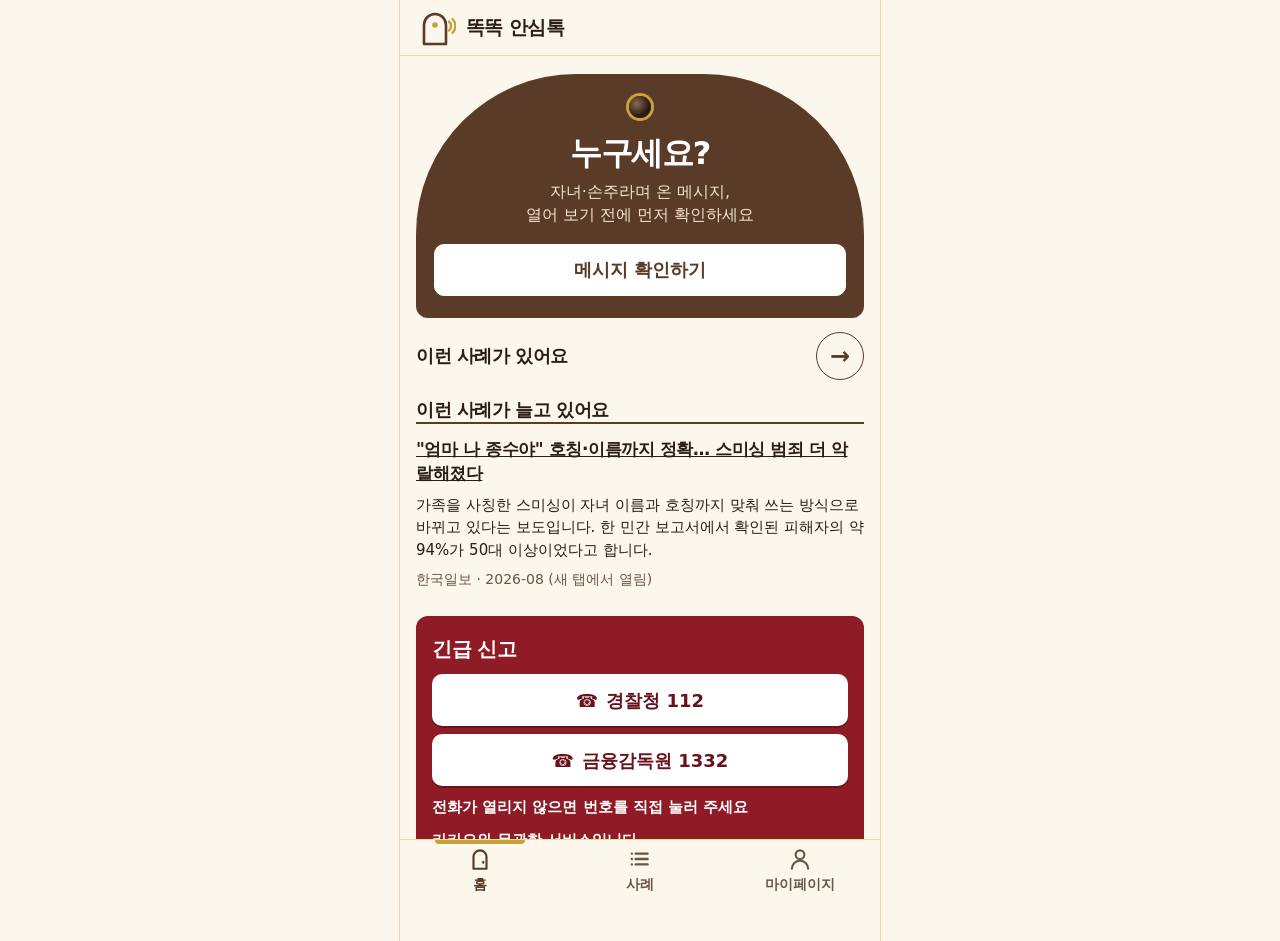
==== commit a8037367: "Add files via upload" ====
--- a/index.html
+++ b/index.html
@@ -5,7 +5,7 @@
 <meta charset="utf-8">
 <meta name="viewport" content="width=device-width, initial-scale=1, viewport-fit=cover">
 <title>똑똑 안심톡</title>
-<link rel="stylesheet" href="css/style.css?v=20261116e">
+<link rel="stylesheet" href="css/style.css?v=20261116f">
 </head>
 <body>
 <!-- 규칙: id = JS가 한 번만 찾는 요소 / class = 반복 요소 / data-field = JSON 필드명(camelCase) 그대로 -->
@@ -283,7 +283,6 @@
 
     <main class="screen-body">
       <h2 id="saved-title" class="page-title">마이페이지</h2>
-      <p id="saved-count" class="saved-count">저장한 사례 <strong><span id="saved-count-num">2</span>건</strong></p>
 
       <div class="filters">
         <p id="saved-type-filter-label" class="filter-label">유형</p>
@@ -339,6 +338,6 @@
     <a class="tab" data-tab="saved" href="#saved"><svg class="tab-ico" viewBox="0 0 24 24" aria-hidden="true"><circle cx="12" cy="8" r="4" fill="none" stroke="currentColor" stroke-width="2"/><path d="M4.5 21a7.5 7.5 0 0 1 15 0" fill="none" stroke="currentColor" stroke-width="2" stroke-linecap="round"/></svg><span>마이페이지</span></a>
   </nav>
 </div>
-<script src="js/app.js?v=20261116e" defer></script>
+<script src="js/app.js?v=20261116f" defer></script>
 </body>
 </html>
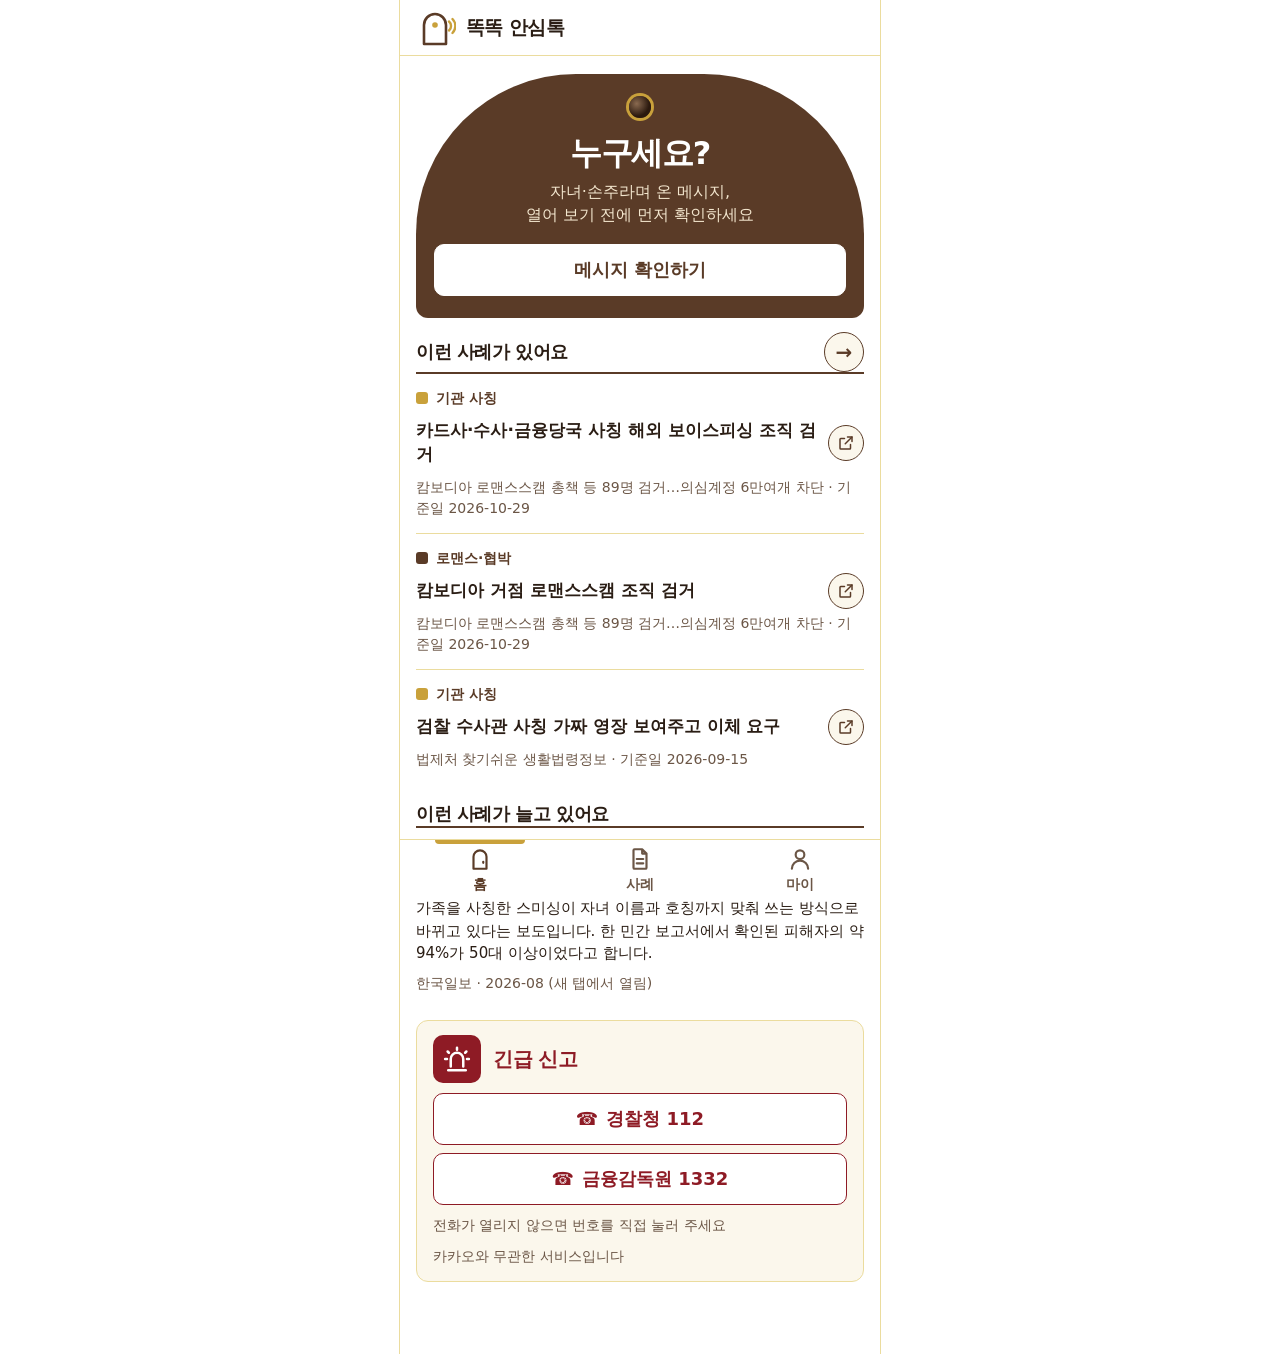
==== commit 81933909: "Add files via upload" ====
--- a/index.html
+++ b/index.html
@@ -5,7 +5,7 @@
 <meta charset="utf-8">
 <meta name="viewport" content="width=device-width, initial-scale=1, viewport-fit=cover">
 <title>똑똑 안심톡</title>
-<link rel="stylesheet" href="css/style.css?v=20261116f">
+<link rel="stylesheet" href="css/style.css?v=20261116h">
 </head>
 <body>
 <!-- 규칙: id = JS가 한 번만 찾는 요소 / class = 반복 요소 / data-field = JSON 필드명(camelCase) 그대로 -->
@@ -53,7 +53,7 @@
       </section>
 
       <section id="hotline" class="hotline" aria-label="긴급 신고처">
-        <h2 class="hotline-title">긴급 신고</h2>
+        <div class="hotline-head"><span class="alert-ico" aria-hidden="true"><svg viewBox="0 0 24 24" width="30" height="30" fill="none" stroke="#fff" stroke-width="2" stroke-linecap="round" stroke-linejoin="round"><path d="M7 18v-6a5 5 0 0 1 10 0v6"/><path d="M5 21h14"/><path d="M12 3v1.5M4.5 6l1 1M19.5 6l-1 1M2.5 12H4M20 12h1.5"/></svg></span><h2 class="hotline-title">긴급 신고</h2></div>
         <div class="hotline-links">
           <a class="btn" href="tel:112">경찰청 112</a>
           <a class="btn" href="tel:1332">금융감독원 1332</a>
@@ -181,6 +181,12 @@
 
         <div class="sort-row">
           <p class="result-count" aria-live="polite"><strong><span id="result-count">0</span>건</strong> <span id="filter-count" class="filter-note"></span></p>
+          <div class="fs-wrap"><button id="btn-font" type="button" class="btn btn-font" aria-haspopup="true" aria-expanded="false" aria-label="글자 설정"><b>가</b><span class="chev">▾</span></button>
+            <div id="font-menu" class="font-menu" role="menu" hidden>
+              <button type="button" role="menuitemradio" data-fs="0"><b>가</b> 기본</button>
+              <button type="button" role="menuitemradio" data-fs="1"><b>가</b> 조금 크게</button>
+              <button type="button" role="menuitemradio" data-fs="2"><b class="big">가</b> 크게</button>
+            </div></div>
           <button id="btn-reset-all" type="button" class="btn btn-reset" aria-label="조건 초기화">↺</button>
           <label for="sort" class="visually-hidden">정렬</label>
           <select id="sort" class="select">
@@ -213,13 +219,13 @@
 
       <!-- 카드 목록: data/cases_all.json 을 불러와 template#case-card-tpl 로 만들어 채웁니다 -->
       <ul id="case-list" class="card-list" hidden></ul>
-      <button id="btn-load-more" type="button" class="btn btn-wide" aria-label="사례 더 불러오기" hidden>＋</button>
+      <nav id="pager" class="pager" aria-label="페이지 이동" hidden></nav>
       <template id="case-card-tpl">
         <li class="case-card" data-id="" data-type="">
           <p class="case-type"><span class="case-type-name" data-field="typeId"></span> <span class="origin-tag" hidden>AI 보완</span></p>
           <div class="case-row">
             <h3 class="case-title"><button type="button" class="btn-open case-link" data-id="" data-field="title"></button></h3>
-            <button type="button" class="btn-open icon-open" data-id="" aria-label="자세히 보기">›</button>
+            <button type="button" class="btn-open icon-open" data-id="" aria-label="자세히 보기"><svg viewBox="0 0 24 24" width="18" height="18" fill="none" stroke="currentColor" stroke-width="2" stroke-linecap="round" stroke-linejoin="round" aria-hidden="true"><path d="M14 4h6v6"/><path d="M20 4l-9 9"/><path d="M18 14v5a1 1 0 0 1-1 1H5a1 1 0 0 1-1-1V7a1 1 0 0 1 1-1h5"/></svg></button>
           </div>
           <p class="case-meta"><span class="case-source" data-field="source"></span> · <time class="case-date" data-field="sourceBasisDate"></time></p>
         </li>
@@ -282,7 +288,7 @@
     </header>
 
     <main class="screen-body">
-      <h2 id="saved-title" class="page-title">마이페이지</h2>
+      <h2 id="saved-title" class="page-title">마이</h2>
 
       <div class="filters">
         <p id="saved-type-filter-label" class="filter-label">유형</p>
@@ -300,8 +306,8 @@
           <div class="case-row">
             <h3 class="case-title"><button type="button" class="btn-open case-link" data-id="2" data-field="title">손주 사칭 급전 송금 요구</button></h3>
             <div class="row-actions">
-              <button type="button" class="btn-open icon-open" data-id="2" aria-label="자세히 보기">›</button>
-              <button type="button" class="btn-delete icon-open" data-id="2" aria-label="저장 삭제"><svg viewBox="0 0 24 24" width="22" height="22" fill="none" stroke="currentColor" stroke-width="2" stroke-linecap="round" stroke-linejoin="round" aria-hidden="true"><path d="M4 7h16M10 11v6M14 11v6M6 7l1 12h10l1-12M9 7V4h6v3"/></svg></button>
+              <button type="button" class="btn-open icon-open" data-id="2" aria-label="자세히 보기"><svg viewBox="0 0 24 24" width="18" height="18" fill="none" stroke="currentColor" stroke-width="2" stroke-linecap="round" stroke-linejoin="round" aria-hidden="true"><path d="M14 4h6v6"/><path d="M20 4l-9 9"/><path d="M18 14v5a1 1 0 0 1-1 1H5a1 1 0 0 1-1-1V7a1 1 0 0 1 1-1h5"/></svg></button>
+              <button type="button" class="btn-delete icon-open" data-id="2" aria-label="저장 삭제"><svg viewBox="0 0 24 24" width="18" height="18" fill="none" stroke="currentColor" stroke-width="2" stroke-linecap="round" stroke-linejoin="round" aria-hidden="true"><path d="M4 7h16M10 11v6M14 11v6M6 7l1 12h10l1-12M9 7V4h6v3"/></svg></button>
             </div>
           </div>
           <p class="case-meta"><span class="case-source" data-field="source">경찰청</span> · <time class="case-date" data-field="collectedAt" datetime="2026-09-15">2026-09-15</time></p>
@@ -311,8 +317,8 @@
           <div class="case-row">
             <h3 class="case-title"><button type="button" class="btn-open case-link" data-id="4" data-field="title">금융기관 직원 사칭 계좌 이체 유도</button></h3>
             <div class="row-actions">
-              <button type="button" class="btn-open icon-open" data-id="4" aria-label="자세히 보기">›</button>
-              <button type="button" class="btn-delete icon-open" data-id="4" aria-label="저장 삭제"><svg viewBox="0 0 24 24" width="22" height="22" fill="none" stroke="currentColor" stroke-width="2" stroke-linecap="round" stroke-linejoin="round" aria-hidden="true"><path d="M4 7h16M10 11v6M14 11v6M6 7l1 12h10l1-12M9 7V4h6v3"/></svg></button>
+              <button type="button" class="btn-open icon-open" data-id="4" aria-label="자세히 보기"><svg viewBox="0 0 24 24" width="18" height="18" fill="none" stroke="currentColor" stroke-width="2" stroke-linecap="round" stroke-linejoin="round" aria-hidden="true"><path d="M14 4h6v6"/><path d="M20 4l-9 9"/><path d="M18 14v5a1 1 0 0 1-1 1H5a1 1 0 0 1-1-1V7a1 1 0 0 1 1-1h5"/></svg></button>
+              <button type="button" class="btn-delete icon-open" data-id="4" aria-label="저장 삭제"><svg viewBox="0 0 24 24" width="18" height="18" fill="none" stroke="currentColor" stroke-width="2" stroke-linecap="round" stroke-linejoin="round" aria-hidden="true"><path d="M4 7h16M10 11v6M14 11v6M6 7l1 12h10l1-12M9 7V4h6v3"/></svg></button>
             </div>
           </div>
           <p class="case-meta"><span class="case-source" data-field="source">금융감독원</span> · <time class="case-date" data-field="collectedAt" datetime="2026-09-10">2026-09-10</time></p>
@@ -334,10 +340,10 @@
   <!-- ===== 공통 하단 탭바: 1단계 화면(홈·사례·마이페이지)에서만 표시 ===== -->
   <nav id="tabbar" class="tabbar" aria-label="주 메뉴">
     <a class="tab" data-tab="home" href="#home" aria-current="page"><svg class="tab-ico" viewBox="0 0 24 24" aria-hidden="true"><path d="M6 21V10a6 6 0 0 1 12 0v11zM15 14.5v1" fill="none" stroke="currentColor" stroke-width="2" stroke-linecap="round" stroke-linejoin="round"/></svg><span>홈</span></a>
-    <a class="tab" data-tab="cases" href="#cases"><svg class="tab-ico" viewBox="0 0 24 24" aria-hidden="true"><path d="M8 7h11M8 12h11M8 17h11M4.5 7h.01M4.5 12h.01M4.5 17h.01" fill="none" stroke="currentColor" stroke-width="2.2" stroke-linecap="round"/></svg><span>사례</span></a>
-    <a class="tab" data-tab="saved" href="#saved"><svg class="tab-ico" viewBox="0 0 24 24" aria-hidden="true"><circle cx="12" cy="8" r="4" fill="none" stroke="currentColor" stroke-width="2"/><path d="M4.5 21a7.5 7.5 0 0 1 15 0" fill="none" stroke="currentColor" stroke-width="2" stroke-linecap="round"/></svg><span>마이페이지</span></a>
+    <a class="tab" data-tab="cases" href="#cases"><svg class="tab-ico" viewBox="0 0 24 24" aria-hidden="true"><path d="M14 3H7a1 1 0 0 0-1 1v16a1 1 0 0 0 1 1h10a1 1 0 0 0 1-1V7z M14 3v4h4 M9 12h6 M9 16h6" fill="none" stroke="currentColor" stroke-width="2" stroke-linecap="round" stroke-linejoin="round"/></svg><span>사례</span></a>
+    <a class="tab" data-tab="saved" href="#saved"><svg class="tab-ico" viewBox="0 0 24 24" aria-hidden="true"><circle cx="12" cy="8" r="4" fill="none" stroke="currentColor" stroke-width="2"/><path d="M4.5 21a7.5 7.5 0 0 1 15 0" fill="none" stroke="currentColor" stroke-width="2" stroke-linecap="round"/></svg><span>마이</span></a>
   </nav>
 </div>
-<script src="js/app.js?v=20261116f" defer></script>
+<script src="js/app.js?v=20261116h" defer></script>
 </body>
 </html>
--- a/css/style.css
+++ b/css/style.css
@@ -349,3 +349,49 @@
 :root{--tab-h:60px}
 .input-area,.input-line,.select{font-size:16px}
 #btn-load-more{font-size:17px}
+
+/* 11/16 색상 정리: 배경 흰색, 버튼은 기존 크림색 */
+:root{--frame:#fff;--cream:#FBF7EC}
+body,#app,.app-header,.tabbar,.bottom-bar{background:#fff}
+.btn,.chip,.btn-filter,.icon-open,.icon-link,.btn-reset{background:var(--cream)}
+.btn.btn-primary{background:var(--cream);color:var(--steel);border-color:var(--steel)}
+.chip[aria-pressed="true"]{background:var(--steel);color:#fff}
+.btn:disabled,.btn.btn-primary:disabled{background:#EFE6D0;color:#7a6755;border-color:#EFE6D0}
+.door .btn{background:transparent;color:#fff}
+.door .btn.btn-primary{background:#fff;color:var(--steel);border-color:#fff}
+.hotline .btn,.hotline-links>.btn{background:#fff;color:var(--alert-dark)}
+#result-found .hotline-links>.btn{background:var(--alert);color:#fff}
+
+/* 11/16 아이콘·글자 설정·페이지 번호 */
+body[data-fs="1"]{zoom:1.12}
+body[data-fs="2"]{zoom:1.25}
+#hotline{background:var(--cream);color:var(--ink);border:1.5px solid var(--rule);padding:14px 16px}
+#hotline .hotline-head{display:flex;align-items:center;gap:12px}
+.alert-ico{flex:none;width:48px;height:48px;border-radius:10px;background:var(--alert);display:flex;align-items:center;justify-content:center}
+#hotline .hotline-title{color:var(--alert);font-size:20px}
+#hotline .hotline-links{flex-direction:column}
+#hotline .btn{background:#fff;color:var(--alert);border:1.5px solid var(--alert);box-shadow:none}
+#hotline .notice-small{color:var(--sub);font-size:14px;font-weight:500}
+.fs-wrap{position:relative;flex:none}
+.btn-font{min-height:44px;min-width:44px;padding:0 10px;gap:4px;font-size:17px}
+.btn-font .chev{font-size:14px}
+.font-menu{position:absolute;left:0;top:50px;z-index:40;min-width:150px;background:#fff;border:1.5px solid var(--steel);border-radius:10px;padding:6px;box-shadow:0 4px 14px rgba(0,0,0,.15)}
+.font-menu[hidden]{display:none}
+.font-menu button{display:flex;align-items:center;gap:10px;width:100%;min-height:44px;padding:0 10px;border:0;border-radius:8px;background:#fff;color:var(--ink);font-size:16px;font-weight:600;text-align:left;cursor:pointer}
+.font-menu button b{display:inline-flex;align-items:center;justify-content:center;width:30px;height:30px;border-radius:6px;background:var(--cream);border:1px solid var(--rule);color:var(--steel)}
+.font-menu button b.big{font-size:20px}
+.font-menu button[aria-checked="true"]{background:var(--cream)}
+.font-menu button[aria-checked="true"] b{background:var(--steel);color:#fff}
+.pager{display:flex;justify-content:center;gap:8px;margin:18px 0 8px}
+.pager[hidden]{display:none}
+.pager .pg{min-width:44px;min-height:44px;padding:0 12px;border:0;border-radius:8px;background:var(--cream);color:var(--ink);font-size:16px;font-weight:700;cursor:pointer}
+.pager .pg[aria-current="page"]{background:var(--steel);color:#fff}
+.pager .pg:disabled{opacity:.4;cursor:default}
+
+/* 11/16 기호 버튼 축소 */
+.icon-open,.btn-delete.icon-open{width:36px;height:36px}
+.icon-link{width:40px;height:40px;font-size:20px}
+.sort-row .btn-reset{min-width:40px;width:40px;min-height:40px;font-size:20px}
+.btn-font{min-height:40px;min-width:40px}
+.btn-font .chev{font-size:12px}
+.font-menu{top:46px}
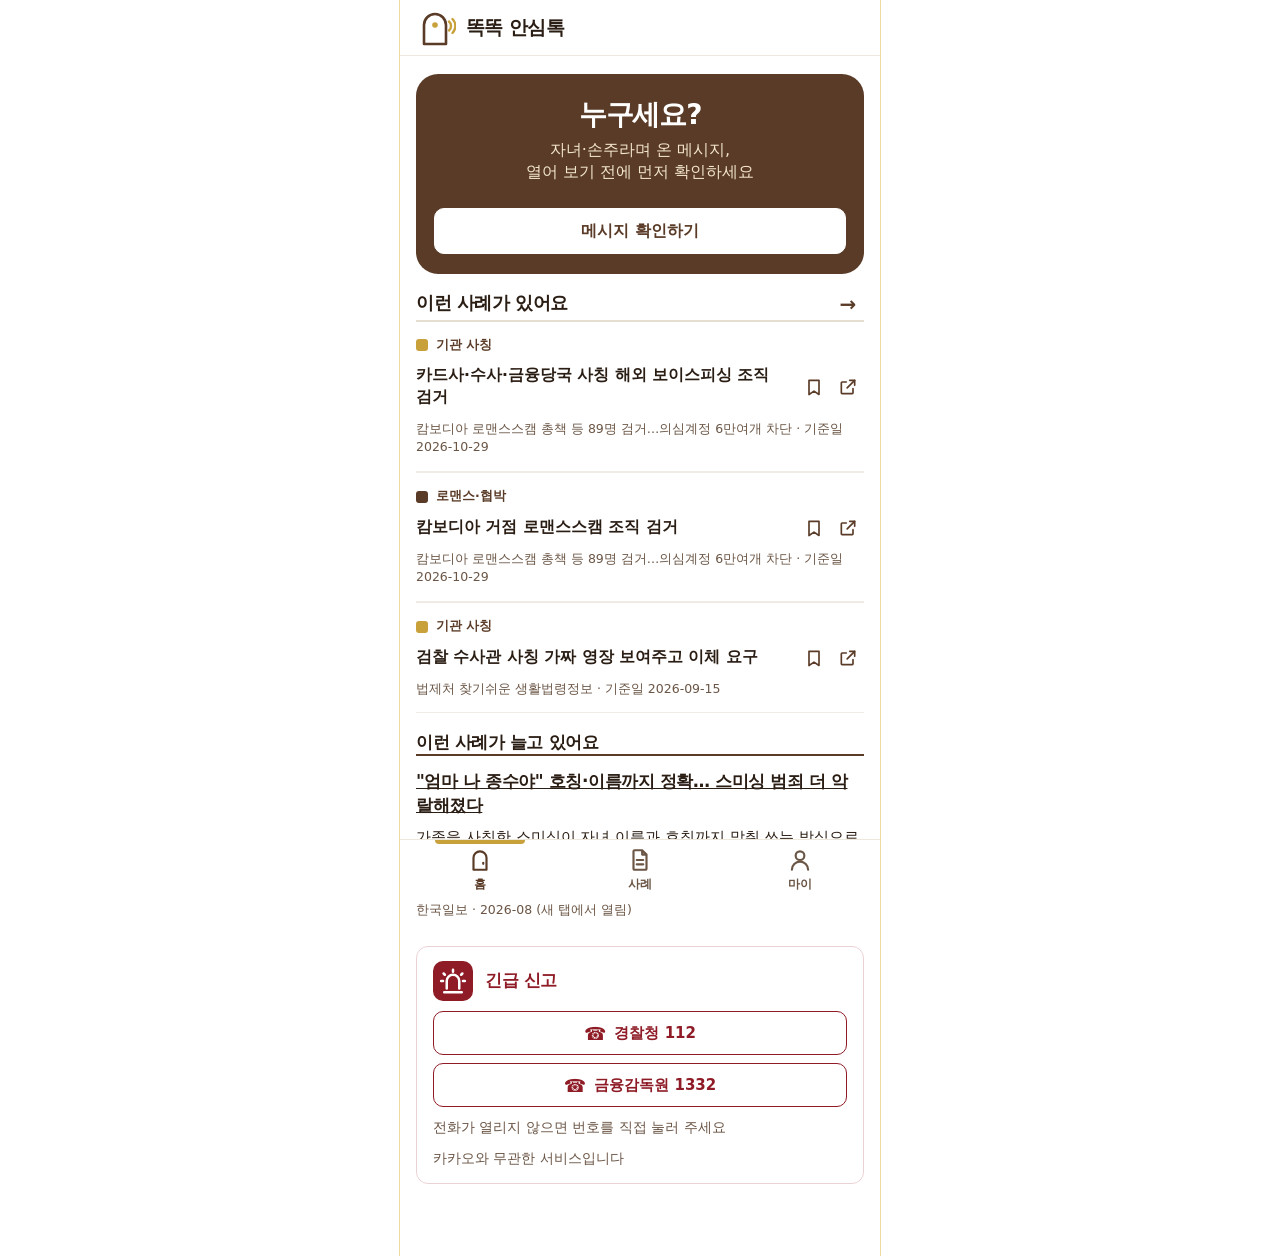
==== commit 3bd51e61: "Rename index (1).html to index.html" ====
--- a/index.html
+++ b/index.html
@@ -1,11 +1,11 @@
 <!doctype html>
-<!-- 똑똑 안심톡 wireframe v0.5 (2026-11-16) · 변경 이력은 README.md -->
+<!-- 똑똑 안심톡 wireframe v0.6 (2026-11-23) · 변경 이력은 README.md -->
 <html lang="ko">
 <head>
 <meta charset="utf-8">
 <meta name="viewport" content="width=device-width, initial-scale=1, viewport-fit=cover">
 <title>똑똑 안심톡</title>
-<link rel="stylesheet" href="css/style.css?v=20261116h">
+<link rel="stylesheet" href="css/style.css?v=20261123c">
 </head>
 <body>
 <!-- 규칙: id = JS가 한 번만 찾는 요소 / class = 반복 요소 / data-field = JSON 필드명(camelCase) 그대로 -->
@@ -29,6 +29,7 @@
       <!-- 히어로: 서비스 소개 + 핵심 행동 버튼 (입력칸은 '메시지 확인' 화면으로 분리) -->
       <div class="door hero">
         <span class="peephole" aria-hidden="true"></span>
+        <span class="handle" aria-hidden="true"><i></i></span>
         <h2 class="door-title">누구세요?</h2>
         <p class="door-sub">자녀·손주라며 온 메시지,<br>열어 보기 전에 먼저 확인하세요</p>
         <a id="btn-start" class="btn btn-primary btn-lg" href="#check">메시지 확인하기</a>
@@ -225,7 +226,10 @@
           <p class="case-type"><span class="case-type-name" data-field="typeId"></span> <span class="origin-tag" hidden>AI 보완</span></p>
           <div class="case-row">
             <h3 class="case-title"><button type="button" class="btn-open case-link" data-id="" data-field="title"></button></h3>
-            <button type="button" class="btn-open icon-open" data-id="" aria-label="자세히 보기"><svg viewBox="0 0 24 24" width="18" height="18" fill="none" stroke="currentColor" stroke-width="2" stroke-linecap="round" stroke-linejoin="round" aria-hidden="true"><path d="M14 4h6v6"/><path d="M20 4l-9 9"/><path d="M18 14v5a1 1 0 0 1-1 1H5a1 1 0 0 1-1-1V7a1 1 0 0 1 1-1h5"/></svg></button>
+            <div class="row-actions">
+              <button type="button" class="btn-bookmark icon-open" aria-pressed="false" aria-label="저장"><svg viewBox="0 0 24 24" width="18" height="18" fill="none" stroke="currentColor" stroke-width="2" stroke-linecap="round" stroke-linejoin="round" aria-hidden="true"><path d="M6 4h12v17l-6-4-6 4z"/></svg></button>
+              <button type="button" class="btn-open icon-open" data-id="" aria-label="자세히 보기"><svg viewBox="0 0 24 24" width="18" height="18" fill="none" stroke="currentColor" stroke-width="2" stroke-linecap="round" stroke-linejoin="round" aria-hidden="true"><path d="M14 4h6v6"/><path d="M20 4l-9 9"/><path d="M18 14v5a1 1 0 0 1-1 1H5a1 1 0 0 1-1-1V7a1 1 0 0 1 1-1h5"/></svg></button>
+            </div>
           </div>
           <p class="case-meta"><span class="case-source" data-field="source"></span> · <time class="case-date" data-field="sourceBasisDate"></time></p>
         </li>
@@ -271,7 +275,7 @@
         <p id="source-none" class="help" hidden>이 사례는 출처 링크를 준비 중입니다</p>
       </article>
 
-      <div id="toast" class="toast" role="status" hidden>'자녀 사칭 카드 정보 요구' 사례를 저장했습니다</div>
+      <div id="toast" class="toast" role="status" hidden></div>
     </main>
 
     <!-- 고정 영역: 저장 바 -->
@@ -292,38 +296,11 @@
 
       <div class="filters">
         <p id="saved-type-filter-label" class="filter-label">유형</p>
-        <div id="saved-type-filters" class="chips" role="group" aria-labelledby="saved-type-filter-label">
-          <button type="button" class="chip" data-type="" aria-pressed="true">전체</button>
-          <button type="button" class="chip" data-type="family" aria-pressed="false">가족 사칭</button>
-          <button type="button" class="chip" data-type="agency" aria-pressed="false">기관 사칭</button>
-        </div>
-      </div>
-
-      <!-- 사례 목록과 같은 카드 구조 재사용. 오른쪽 › 는 자세히 보기, 휴지통은 삭제 -->
-      <ul id="saved-case-list" class="card-list">
-        <li class="case-card" data-id="2" data-type="family">
-          <p class="case-type" data-field="type">가족 사칭</p>
-          <div class="case-row">
-            <h3 class="case-title"><button type="button" class="btn-open case-link" data-id="2" data-field="title">손주 사칭 급전 송금 요구</button></h3>
-            <div class="row-actions">
-              <button type="button" class="btn-open icon-open" data-id="2" aria-label="자세히 보기"><svg viewBox="0 0 24 24" width="18" height="18" fill="none" stroke="currentColor" stroke-width="2" stroke-linecap="round" stroke-linejoin="round" aria-hidden="true"><path d="M14 4h6v6"/><path d="M20 4l-9 9"/><path d="M18 14v5a1 1 0 0 1-1 1H5a1 1 0 0 1-1-1V7a1 1 0 0 1 1-1h5"/></svg></button>
-              <button type="button" class="btn-delete icon-open" data-id="2" aria-label="저장 삭제"><svg viewBox="0 0 24 24" width="18" height="18" fill="none" stroke="currentColor" stroke-width="2" stroke-linecap="round" stroke-linejoin="round" aria-hidden="true"><path d="M4 7h16M10 11v6M14 11v6M6 7l1 12h10l1-12M9 7V4h6v3"/></svg></button>
-            </div>
-          </div>
-          <p class="case-meta"><span class="case-source" data-field="source">경찰청</span> · <time class="case-date" data-field="collectedAt" datetime="2026-09-15">2026-09-15</time></p>
-        </li>
-        <li class="case-card" data-id="4" data-type="agency">
-          <p class="case-type" data-field="type">기관 사칭</p>
-          <div class="case-row">
-            <h3 class="case-title"><button type="button" class="btn-open case-link" data-id="4" data-field="title">금융기관 직원 사칭 계좌 이체 유도</button></h3>
-            <div class="row-actions">
-              <button type="button" class="btn-open icon-open" data-id="4" aria-label="자세히 보기"><svg viewBox="0 0 24 24" width="18" height="18" fill="none" stroke="currentColor" stroke-width="2" stroke-linecap="round" stroke-linejoin="round" aria-hidden="true"><path d="M14 4h6v6"/><path d="M20 4l-9 9"/><path d="M18 14v5a1 1 0 0 1-1 1H5a1 1 0 0 1-1-1V7a1 1 0 0 1 1-1h5"/></svg></button>
-              <button type="button" class="btn-delete icon-open" data-id="4" aria-label="저장 삭제"><svg viewBox="0 0 24 24" width="18" height="18" fill="none" stroke="currentColor" stroke-width="2" stroke-linecap="round" stroke-linejoin="round" aria-hidden="true"><path d="M4 7h16M10 11v6M14 11v6M6 7l1 12h10l1-12M9 7V4h6v3"/></svg></button>
-            </div>
-          </div>
-          <p class="case-meta"><span class="case-source" data-field="source">금융감독원</span> · <time class="case-date" data-field="collectedAt" datetime="2026-09-10">2026-09-10</time></p>
-        </li>
-      </ul>
+        <div id="saved-type-filters" class="chips" role="group" aria-labelledby="saved-type-filter-label"></div>
+      </div>
+
+      <!-- 저장한 사례는 localStorage의 id 목록으로 그립니다(js/app.js) -->
+      <ul id="saved-case-list" class="card-list" hidden></ul>
 
       <!-- 상태 영역 (기본 숨김) -->
       <div id="state-saved-filter-empty" class="state-box" hidden>
@@ -332,7 +309,7 @@
       </div>
       <div id="state-saved-empty" class="state-box" hidden>
         <p class="state-title">아직 저장한 사례가 없습니다</p>
-        <p class="state-desc">마음에 드는 사례를 저장하면 여기에 모입니다</p>
+        <p class="state-desc">사례 카드의 북마크 버튼을 누르면 여기에 모입니다</p>
       </div>
     </main>
   </section>
@@ -344,6 +321,6 @@
     <a class="tab" data-tab="saved" href="#saved"><svg class="tab-ico" viewBox="0 0 24 24" aria-hidden="true"><circle cx="12" cy="8" r="4" fill="none" stroke="currentColor" stroke-width="2"/><path d="M4.5 21a7.5 7.5 0 0 1 15 0" fill="none" stroke="currentColor" stroke-width="2" stroke-linecap="round"/></svg><span>마이</span></a>
   </nav>
 </div>
-<script src="js/app.js?v=20261116h" defer></script>
+<script src="js/app.js?v=20261123c" defer></script>
 </body>
 </html>
--- a/css/style.css
+++ b/css/style.css
@@ -395,3 +395,89 @@
 .btn-font{min-height:40px;min-width:40px}
 .btn-font .chev{font-size:12px}
 .font-menu{top:46px}
+
+/* 11/23 디자인 정리: 색은 갈색 포인트만, 버튼 단순화, 히어로 축소, 카드 선 줄임 */
+.btn,.btn-filter,.btn-reset,.chip{background:#fff;color:var(--steel);border:1.5px solid #D8CCBF;box-shadow:none}
+.btn.btn-primary,#btn-search{background:var(--steel);color:#fff;border-color:var(--steel)}
+.chip[aria-pressed="true"]{background:var(--steel);color:#fff;border-color:var(--steel)}
+.btn:disabled,.btn.btn-primary:disabled{background:#F1EEEA;color:#A39689;border-color:#F1EEEA}
+.icon-open,.icon-link,.btn-delete.icon-open{background:transparent;border:0;width:36px;height:36px;color:var(--steel)}
+.icon-link{width:40px;height:40px}
+.btn-delete.icon-open{color:var(--alert)}
+.door{border-radius:28px;padding:28px 20px 22px;gap:8px}
+.door .door-title{font-size:28px}
+.door .door-sub{font-size:16px;margin-bottom:10px}
+.door .knob,.door .door-knob{display:none}
+.door .btn.btn-primary{background:#fff;color:var(--steel);border-color:#fff}
+.app-header{border-bottom:1px solid #EEE8E0}
+.section-head{border-bottom:1px solid #EEE8E0}
+#case-list>li,#home-case-list>li,#saved-case-list>li{border-bottom:1px solid #F0EBE4}
+.sort-row{border-top:0}
+.font-menu button b{background:#F6F2EC;border-color:#E6DDD2}
+.pager .pg{background:#F6F2EC}
+.pager .pg[aria-current="page"]{background:var(--steel)}
+#hotline{background:#fff;border:1.5px solid #EBD3D5}
+.peephole{display:none}
+.case-card{border-top:1px solid #F0EBE4}
+.card-list>.case-card:first-child{border-top:1px solid #E6DDD2}
+.section-head{border-bottom:1px solid #E6DDD2}
+.tabbar{border-top:1px solid #EEE8E0}
+.sort-row{border-top:0;padding-top:4px}
+
+/* 11/23 히어로: 문 손잡이·도어 스코프 */
+.door{padding-top:52px}
+.peephole{display:block;position:absolute;top:16px;left:50%;transform:translateX(-50%);width:22px;height:22px;border-radius:50%;border:3px solid #C9A13B;background:radial-gradient(circle at 35% 35%,#8a6a50,#2a1d14)}
+.handle{position:absolute;right:14px;top:96px;width:26px;height:26px;border-radius:50%;background:radial-gradient(circle at 35% 30%,#E6C766,#B38A25);box-shadow:0 2px 4px rgba(0,0,0,.35)}
+.handle i{position:absolute;right:13px;top:9px;width:52px;height:9px;border-radius:5px;background:linear-gradient(#EBCB6E,#B38A25);box-shadow:0 2px 3px rgba(0,0,0,.35)}
+.door .door-sub{padding-right:12px}
+.handle{top:66px}
+.handle i{width:38px}
+.door .door-sub{padding-right:0}
+
+/* 11/23 히어로 장식 제거 (도어 스코프·손잡이) */
+.peephole,.handle{display:none!important}
+.door{padding-top:28px}
+
+/* 11/23 정리: 히어로 축소, 버튼 단순화(크림 제거), 카드 가볍게, 글씨 축소 */
+body{font-size:14.5px}
+body .page-title{font-size:20px}
+body .section-head h2,body .section-title{font-size:17px}
+body .case-title{font-size:15.5px;line-height:1.4}
+body .case-meta,body .case-type,body .news-source,body .news-date{font-size:12.5px}
+body .case-card{padding:14px 0;gap:5px}
+body .btn{background:#fff;color:var(--steel);border:1.5px solid var(--steel);font-size:14.5px;min-height:40px;font-weight:700}
+body .btn.btn-primary{background:var(--steel);color:#fff}
+body .btn:disabled,body .btn.btn-primary:disabled{background:#F3EFEA;color:#9a8b7d;border-color:#E6DDD2}
+body .btn-font,body .btn-reset,body .btn-filter{min-height:36px;font-size:14px}
+body .search-row .btn{min-height:40px}
+body .search-row #query,body .select{font-size:16px}
+body .chip{background:#fff;font-size:13.5px;min-height:34px;padding:0 12px;border-color:#D9CBB5;color:var(--steel)}
+body .chip[aria-pressed="true"]{background:var(--steel);color:#fff;border-color:var(--steel)}
+body .icon-open,body .icon-link{background:transparent;border:0;width:32px;height:32px;color:var(--steel)}
+body .icon-open svg{width:20px;height:20px}
+body .icon-link{font-size:20px}
+body .btn-delete.icon-open{color:var(--alert)}
+body .sort-row .btn-reset{width:36px;min-width:36px;min-height:36px;background:transparent;border:0;font-size:20px}
+body .pager .pg{background:#fff;border:1px solid #E6DDD2;font-size:14px;min-width:38px;min-height:38px}
+body .pager .pg[aria-current="page"]{background:var(--steel);color:#fff;border-color:var(--steel)}
+body .font-menu button{font-size:14px;min-height:40px}
+body .tab{font-size:12px}
+body .tabbar{border-top:1px solid #EEE7DC}
+body .door{border-radius:22px;padding:26px 18px 20px;gap:8px}
+body .door .door-knob,body .door .knob{display:none}
+body .door-title{font-size:26px}
+body .door-sub{font-size:14px;margin-bottom:8px}
+body .door .btn.btn-primary{background:#fff;color:var(--steel);border-color:#fff;font-size:16px;min-height:46px}
+body .door .btn{background:transparent;color:#fff;border-color:#D9BE62}
+body #hotline .btn{background:#fff;color:var(--alert);border-color:var(--alert)}
+body #hotline .hotline-title{font-size:17px}
+body .alert-ico{width:40px;height:40px}
+body .hotline .btn,body .hotline-links>.btn{font-size:15px;min-height:44px}
+body #result-found .hotline-links>.btn{background:var(--alert);color:#fff;border-color:var(--alert)}
+body .notice-small,body .help,body .filter-note,body .label,body .filter-label{font-size:13px}
+body .result-count,body .sort-row .result-count{font-size:14px}
+
+/* 11/23 저장(북마크) */
+body .btn-bookmark[aria-pressed="true"]{color:var(--brass)}
+body .btn-bookmark[aria-pressed="true"] svg{fill:currentColor}
+body .row-actions{gap:2px}
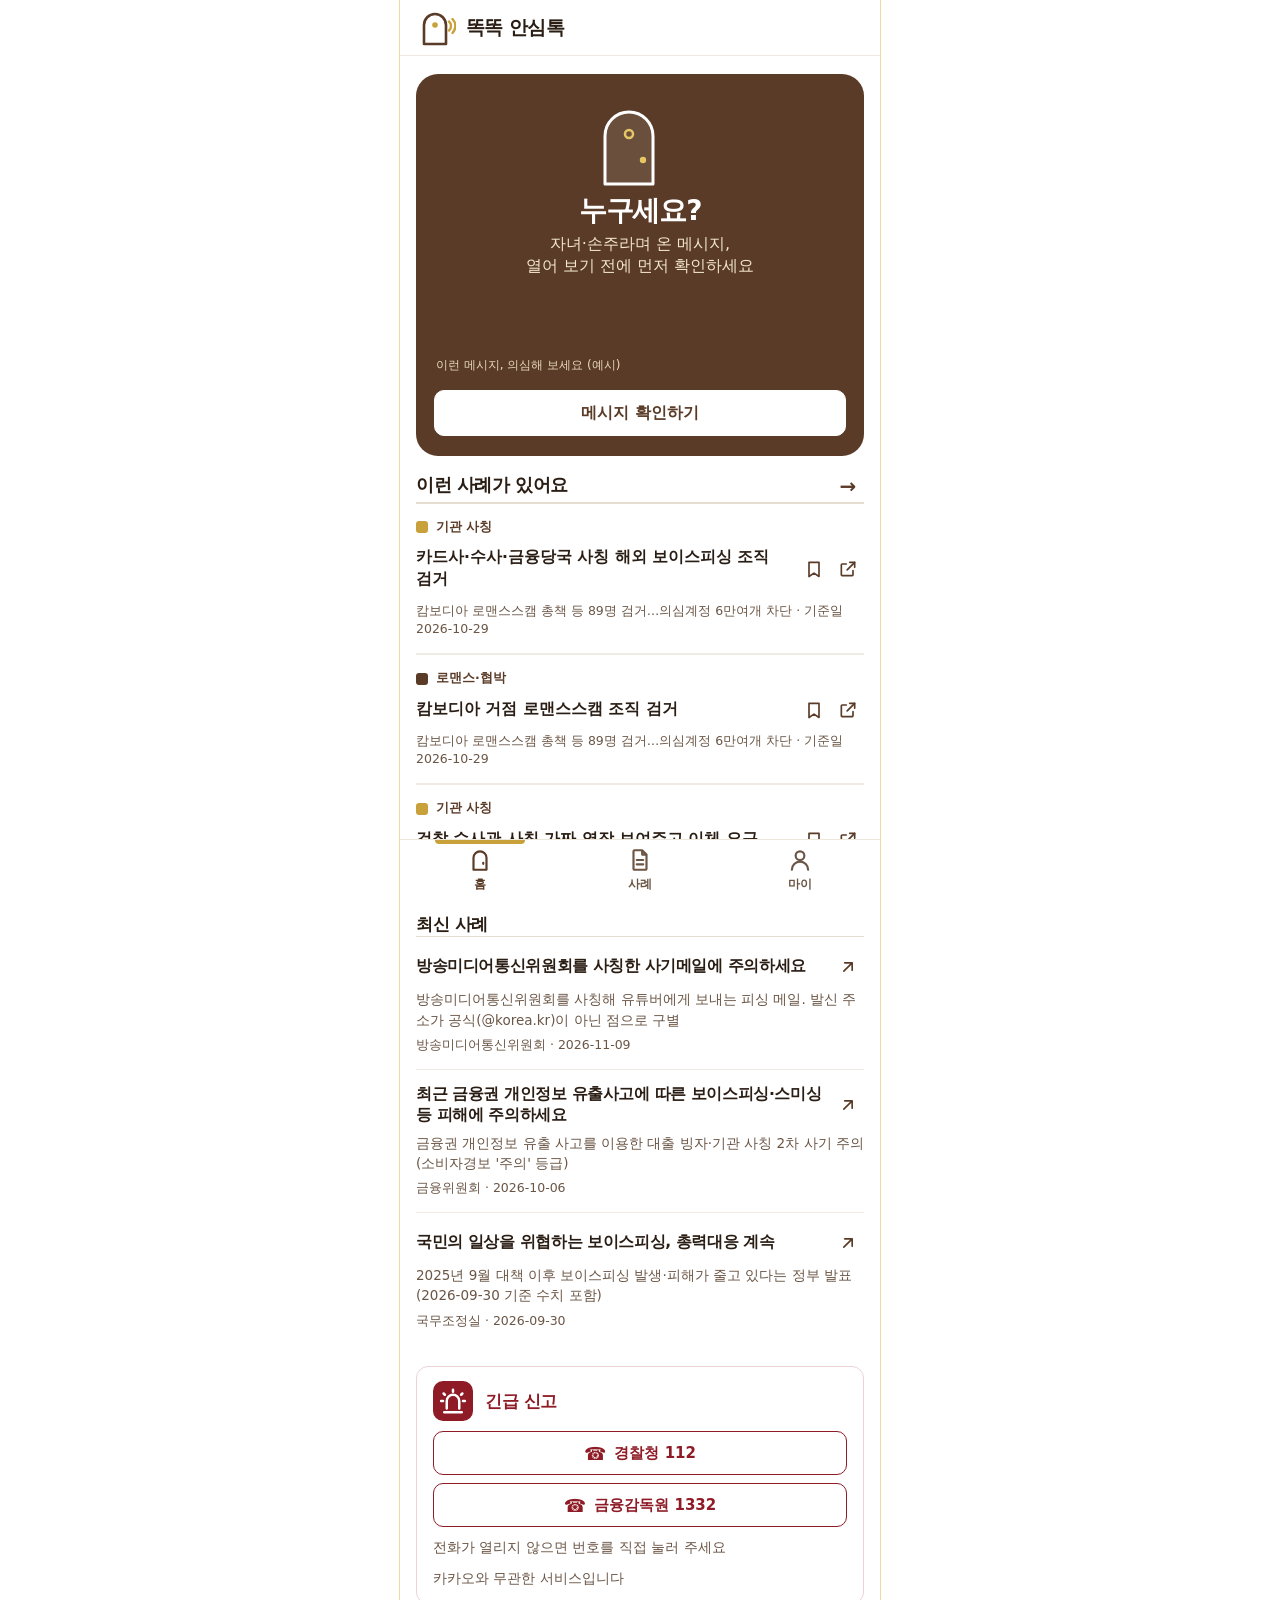
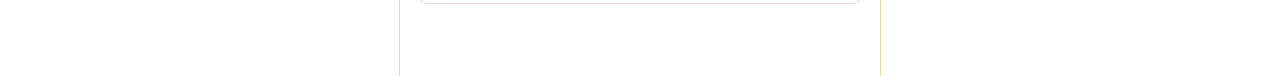
==== commit 06639cfe: "Rename index (1).html to index.html" ====
--- a/index.html
+++ b/index.html
@@ -5,7 +5,7 @@
 <meta charset="utf-8">
 <meta name="viewport" content="width=device-width, initial-scale=1, viewport-fit=cover">
 <title>똑똑 안심톡</title>
-<link rel="stylesheet" href="css/style.css?v=20261123c">
+<link rel="stylesheet" href="css/style.css?v=20261123d">
 </head>
 <body>
 <!-- 규칙: id = JS가 한 번만 찾는 요소 / class = 반복 요소 / data-field = JSON 필드명(camelCase) 그대로 -->
@@ -28,10 +28,26 @@
 
       <!-- 히어로: 서비스 소개 + 핵심 행동 버튼 (입력칸은 '메시지 확인' 화면으로 분리) -->
       <div class="door hero">
-        <span class="peephole" aria-hidden="true"></span>
-        <span class="handle" aria-hidden="true"><i></i></span>
+        <div class="hero-visual" aria-hidden="true">
+          <svg class="hero-door" viewBox="0 0 130 96" width="130" height="96" fill="none">
+            <g class="door-body">
+              <path d="M30 90V42a24 24 0 0 1 48 0v48z" fill="rgba(255,255,255,.1)" stroke="#fff" stroke-width="3" stroke-linejoin="round"/>
+              <circle cx="54" cy="40" r="4" stroke="#E6C766" stroke-width="2.5"/>
+              <circle cx="68" cy="66" r="3.2" fill="#E6C766"/>
+            </g>
+            <path class="wave w1" d="M88 48a12 12 0 0 1 0 18" stroke="#E6C766" stroke-width="3" stroke-linecap="round"/>
+            <path class="wave w2" d="M97 41a22 22 0 0 1 0 32" stroke="#E6C766" stroke-width="3" stroke-linecap="round"/>
+            <path class="wave w3" d="M106 34a32 32 0 0 1 0 46" stroke="#E6C766" stroke-width="3" stroke-linecap="round"/>
+          </svg>
+        </div>
         <h2 class="door-title">누구세요?</h2>
         <p class="door-sub">자녀·손주라며 온 메시지,<br>열어 보기 전에 먼저 확인하세요</p>
+        <div class="hero-chat" aria-hidden="true">
+          <p class="bubble"><b>⚠</b> "엄마, 나 폰 고장 났어. 문자로 연락줘"</p>
+          <p class="bubble"><b>⚠</b> "아빠, 급해서 그런데 돈 좀 보내줄래?"</p>
+          <p class="bubble"><b>⚠</b> "할머니, 이 링크 좀 눌러서 확인해 줘"</p>
+          <span class="chat-label">이런 메시지, 의심해 보세요 (예시)</span>
+        </div>
         <a id="btn-start" class="btn btn-primary btn-lg" href="#check">메시지 확인하기</a>
       </div>
 
@@ -44,13 +60,9 @@
         <ul id="home-case-list" class="card-list"></ul>
       </section>
 
-      <section id="news" class="news" aria-labelledby="news-title">
-        <h2 id="news-title" class="section-title">이런 사례가 늘고 있어요</h2>
-        <article class="news-card">
-          <h3 class="news-headline"><a id="news-link" href="https://www.hankookilbo.com/news/article/A2026073114470000889" target="_blank" rel="noopener noreferrer">"엄마 나 종수야" 호칭·이름까지 정확… 스미싱 범죄 더 악랄해졌다</a></h3>
-          <p class="news-summary">가족을 사칭한 스미싱이 자녀 이름과 호칭까지 맞춰 쓰는 방식으로 바뀌고 있다는 보도입니다. 한 민간 보고서에서 확인된 피해자의 약 94%가 50대 이상이었다고 합니다.</p>
-          <p class="case-meta"><span class="news-source">한국일보</span> · <time class="news-date" datetime="2026-08">2026-08</time> (새 탭에서 열림)</p>
-        </article>
+      <section id="news" class="news" aria-labelledby="news-title" hidden>
+        <h2 id="news-title" class="section-title">최신 사례</h2>
+        <ul id="news-list" class="card-list"></ul>
       </section>
 
       <section id="hotline" class="hotline" aria-label="긴급 신고처">
@@ -310,6 +322,7 @@
       <div id="state-saved-empty" class="state-box" hidden>
         <p class="state-title">아직 저장한 사례가 없습니다</p>
         <p class="state-desc">사례 카드의 북마크 버튼을 누르면 여기에 모입니다</p>
+        <a class="btn btn-primary" href="#cases">사례 보러 가기</a>
       </div>
     </main>
   </section>
@@ -321,6 +334,6 @@
     <a class="tab" data-tab="saved" href="#saved"><svg class="tab-ico" viewBox="0 0 24 24" aria-hidden="true"><circle cx="12" cy="8" r="4" fill="none" stroke="currentColor" stroke-width="2"/><path d="M4.5 21a7.5 7.5 0 0 1 15 0" fill="none" stroke="currentColor" stroke-width="2" stroke-linecap="round"/></svg><span>마이</span></a>
   </nav>
 </div>
-<script src="js/app.js?v=20261123c" defer></script>
+<script src="js/app.js?v=20261123d" defer></script>
 </body>
 </html>
--- a/css/style.css
+++ b/css/style.css
@@ -481,3 +481,38 @@
 body .btn-bookmark[aria-pressed="true"]{color:var(--brass)}
 body .btn-bookmark[aria-pressed="true"] svg{fill:currentColor}
 body .row-actions{gap:2px}
+
+body #state-saved-empty{align-items:stretch;text-align:center;padding:24px 16px;gap:8px}
+body #state-saved-empty .btn{margin-top:8px}
+body #state-saved-empty .state-desc{word-break:keep-all}
+
+/* 11/23 히어로 비주얼·모션, 최신 사례(기사) */
+body .hero{padding:20px 18px 20px;gap:6px;align-items:stretch}
+body .hero-visual{display:flex;justify-content:center;margin-bottom:-2px}
+.hero-door{overflow:visible}
+.hero-door .door-body{transform-origin:54px 90px;animation:knock 3.6s ease-in-out infinite}
+.hero-door .wave{opacity:0;animation:wave 3.6s ease-out infinite}
+.hero-door .w2{animation-delay:.12s}.hero-door .w3{animation-delay:.24s}
+@keyframes knock{0%,32%,100%{transform:rotate(0)}6%{transform:rotate(-5deg)}12%{transform:rotate(1deg)}18%{transform:rotate(-5deg)}24%{transform:rotate(1deg)}}
+@keyframes wave{0%{opacity:0}6%{opacity:1}30%{opacity:0}100%{opacity:0}}
+body .hero .door-title{margin-top:2px}
+.hero-chat{position:relative;height:74px;margin:6px 0 4px}
+.hero-chat .bubble{position:absolute;left:0;right:0;top:0;margin:0;padding:10px 12px;border-radius:14px 14px 14px 4px;background:rgba(255,255,255,.14);color:#fff;font-size:14px;line-height:1.4;opacity:0;transform:translateY(8px);animation:bubble 9s ease-in-out infinite}
+.hero-chat .bubble:nth-of-type(2){animation-delay:3s}
+.hero-chat .bubble:nth-of-type(3){animation-delay:6s}
+.hero-chat .bubble b{display:inline-block;margin-right:4px;color:#FFD66B;animation:blink 1.2s ease-in-out infinite}
+.hero-chat .chat-label{position:absolute;left:2px;bottom:0;font-size:12px;color:#E8D8BC}
+@keyframes bubble{0%{opacity:0;transform:translateY(8px)}5%,28%{opacity:1;transform:none}33%,100%{opacity:0;transform:translateY(-6px)}}
+@keyframes blink{0%,100%{opacity:1}50%{opacity:.35}}
+@media (prefers-reduced-motion:reduce){
+  .hero-door .door-body,.hero-door .wave,.hero-chat .bubble,.hero-chat .bubble b{animation:none}
+  .hero-door .wave{opacity:1}
+  .hero-chat .bubble{opacity:0;transform:none}
+  .hero-chat .bubble:first-of-type{opacity:1}
+}
+body .news-card{border:0;border-top:1px solid #F0EBE4;padding:14px 0;gap:6px}
+body #news-list>.news-card:first-child{border-top:1px solid #E6DDD2}
+body .news-headline{font-size:15.5px;font-weight:800;line-height:1.4;flex:1;min-width:0}
+body .news-summary{font-size:13.5px;line-height:1.5;color:var(--sub);margin:0}
+body .news-open{text-decoration:none}
+body #news-list{list-style:none;margin:0;padding:0}
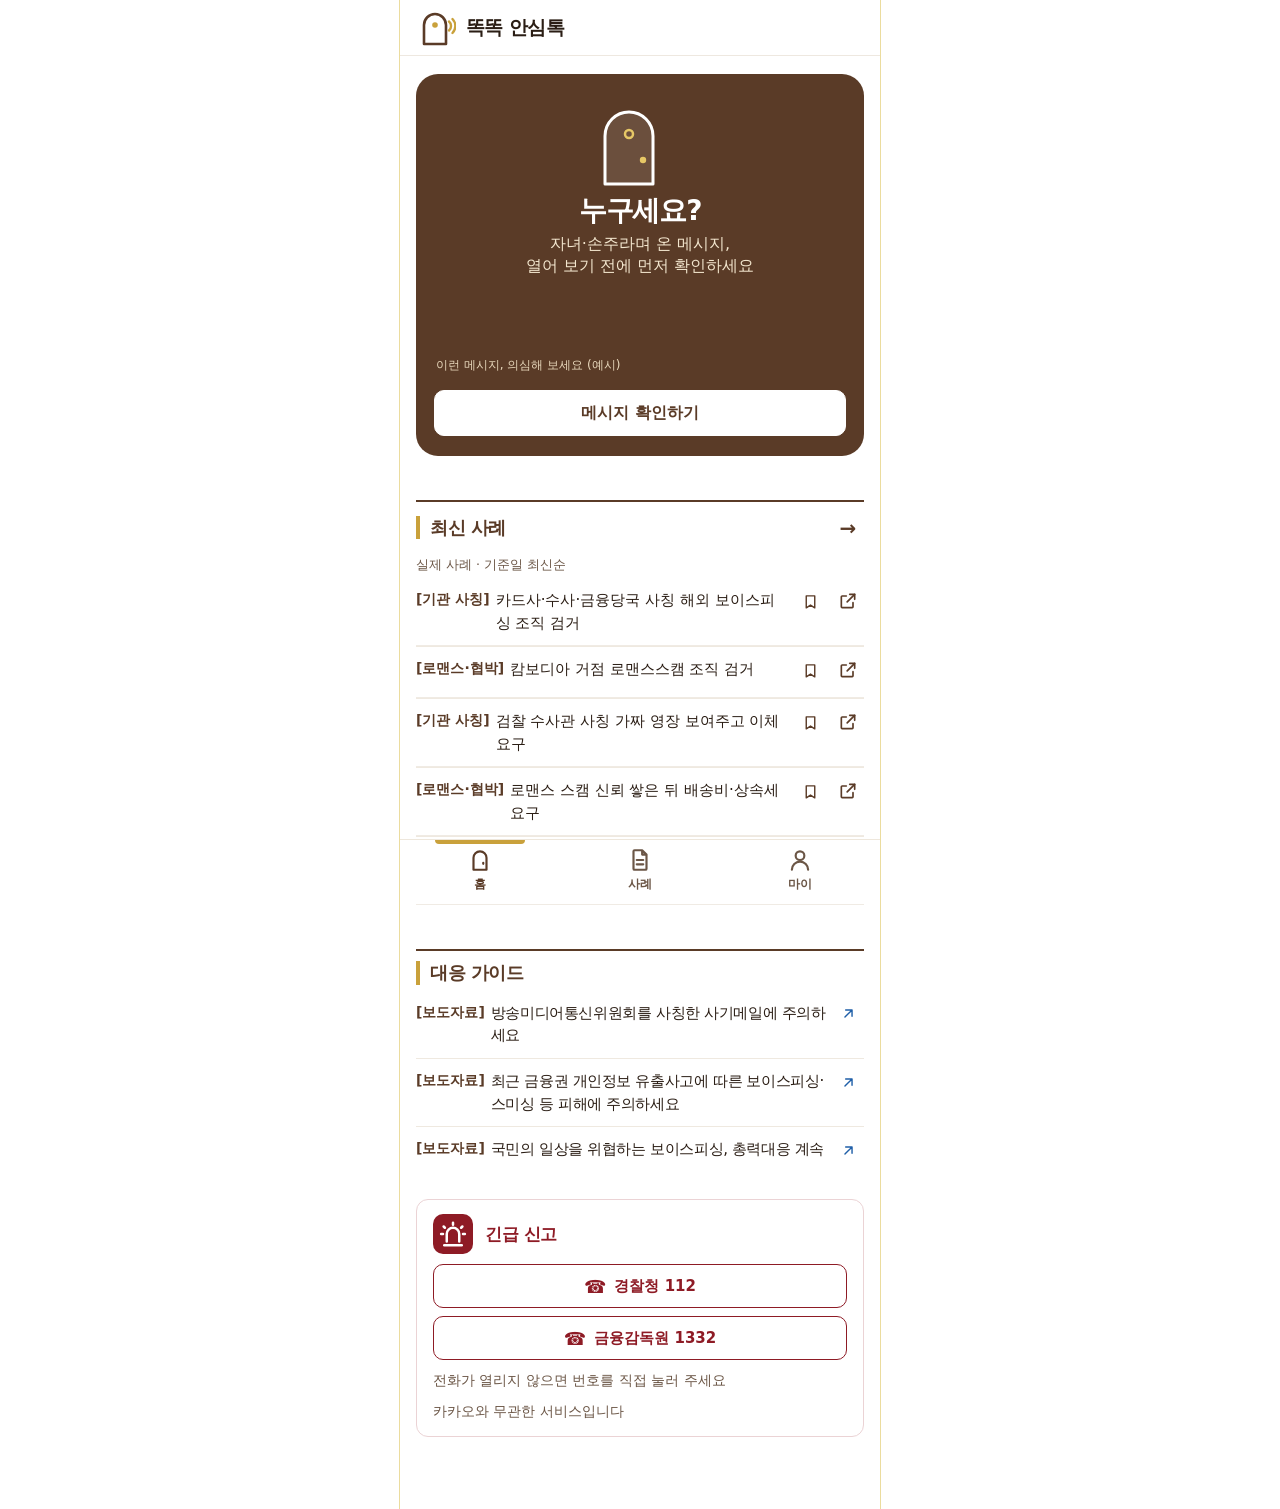
==== commit 4cb77cd8: "Rename index (1).html to index.html" ====
--- a/index.html
+++ b/index.html
@@ -5,7 +5,7 @@
 <meta charset="utf-8">
 <meta name="viewport" content="width=device-width, initial-scale=1, viewport-fit=cover">
 <title>똑똑 안심톡</title>
-<link rel="stylesheet" href="css/style.css?v=20261123d">
+<link rel="stylesheet" href="css/style.css?v=20261123j">
 </head>
 <body>
 <!-- 규칙: id = JS가 한 번만 찾는 요소 / class = 반복 요소 / data-field = JSON 필드명(camelCase) 그대로 -->
@@ -54,14 +54,15 @@
       <!-- 홈 사례: 사례 목록과 같은 카드 구조 재사용. 다음 주에 cases.json 최신 3건으로 대체 -->
       <section id="home-cases" aria-labelledby="home-cases-title">
         <div class="section-head">
-          <h2 id="home-cases-title" class="section-title">이런 사례가 있어요</h2>
+          <h2 id="home-cases-title" class="section-title">최신 사례</h2>
           <a id="btn-more-cases" class="icon-link" href="#cases" aria-label="사례 목록으로 이동">→</a>
         </div>
+        <p id="home-cases-note" class="section-note"></p>
         <ul id="home-case-list" class="card-list"></ul>
       </section>
 
       <section id="news" class="news" aria-labelledby="news-title" hidden>
-        <h2 id="news-title" class="section-title">최신 사례</h2>
+        <h2 id="news-title" class="section-title">대응 가이드</h2>
         <ul id="news-list" class="card-list"></ul>
       </section>
 
@@ -188,25 +189,11 @@
 
           <p id="cond-filter-label" class="filter-label">조건 <span class="filter-hint">(모두 해당하는 사례만)</span></p>
           <div id="cond-filters" class="chips" role="group" aria-labelledby="cond-filter-label"></div>
-
-          <label class="check-row"><input id="real-only" type="checkbox" checked> 실제 사례만 보기</label>
         </div>
 
         <div class="sort-row">
           <p class="result-count" aria-live="polite"><strong><span id="result-count">0</span>건</strong> <span id="filter-count" class="filter-note"></span></p>
-          <div class="fs-wrap"><button id="btn-font" type="button" class="btn btn-font" aria-haspopup="true" aria-expanded="false" aria-label="글자 설정"><b>가</b><span class="chev">▾</span></button>
-            <div id="font-menu" class="font-menu" role="menu" hidden>
-              <button type="button" role="menuitemradio" data-fs="0"><b>가</b> 기본</button>
-              <button type="button" role="menuitemradio" data-fs="1"><b>가</b> 조금 크게</button>
-              <button type="button" role="menuitemradio" data-fs="2"><b class="big">가</b> 크게</button>
-            </div></div>
           <button id="btn-reset-all" type="button" class="btn btn-reset" aria-label="조건 초기화">↺</button>
-          <label for="sort" class="visually-hidden">정렬</label>
-          <select id="sort" class="select">
-            <option value="latest">최신순</option>
-            <option value="type">유형순</option>
-            <option value="title">가나다순</option>
-          </select>
         </div>
       </div>
 
@@ -235,15 +222,14 @@
       <nav id="pager" class="pager" aria-label="페이지 이동" hidden></nav>
       <template id="case-card-tpl">
         <li class="case-card" data-id="" data-type="">
-          <p class="case-type"><span class="case-type-name" data-field="typeId"></span> <span class="origin-tag" hidden>AI 보완</span></p>
-          <div class="case-row">
+          <div class="case-line">
+            <span class="case-head"><span class="case-tag"></span><span class="d-badge" role="img" aria-label="더미(예시) 데이터" title="더미(예시) 데이터" hidden>D</span></span>
+            <button type="button" class="btn-bookmark icon-open" aria-pressed="false" aria-label="저장"><svg viewBox="0 0 24 24" width="18" height="18" fill="none" stroke="currentColor" stroke-width="2" stroke-linecap="round" stroke-linejoin="round" aria-hidden="true"><path d="M6 4h12v17l-6-4-6 4z"/></svg></button>
             <h3 class="case-title"><button type="button" class="btn-open case-link" data-id="" data-field="title"></button></h3>
-            <div class="row-actions">
-              <button type="button" class="btn-bookmark icon-open" aria-pressed="false" aria-label="저장"><svg viewBox="0 0 24 24" width="18" height="18" fill="none" stroke="currentColor" stroke-width="2" stroke-linecap="round" stroke-linejoin="round" aria-hidden="true"><path d="M6 4h12v17l-6-4-6 4z"/></svg></button>
-              <button type="button" class="btn-open icon-open" data-id="" aria-label="자세히 보기"><svg viewBox="0 0 24 24" width="18" height="18" fill="none" stroke="currentColor" stroke-width="2" stroke-linecap="round" stroke-linejoin="round" aria-hidden="true"><path d="M14 4h6v6"/><path d="M20 4l-9 9"/><path d="M18 14v5a1 1 0 0 1-1 1H5a1 1 0 0 1-1-1V7a1 1 0 0 1 1-1h5"/></svg></button>
-            </div>
+            <button type="button" class="btn-open icon-open case-open" data-id="" aria-label="자세히 보기"><svg viewBox="0 0 24 24" width="18" height="18" fill="none" stroke="currentColor" stroke-width="2" stroke-linecap="round" stroke-linejoin="round" aria-hidden="true"><path d="M14 4h6v6"/><path d="M20 4l-9 9"/><path d="M18 14v5a1 1 0 0 1-1 1H5a1 1 0 0 1-1-1V7a1 1 0 0 1 1-1h5"/></svg></button>
           </div>
-          <p class="case-meta"><span class="case-source" data-field="source"></span> · <time class="case-date" data-field="sourceBasisDate"></time></p>
+          <p class="case-tags" hidden></p>
+          <p class="case-meta" hidden><span class="case-source"></span> · <time class="case-date"></time></p>
         </li>
       </template>
     </main>
@@ -253,11 +239,13 @@
   <section id="screen-detail" class="screen" data-screen="detail" aria-labelledby="detail-title" hidden>
     <header class="app-header">
       <button id="btn-detail-back" type="button" class="btn-icon" aria-label="뒤로">←</button>
-      <h1 id="detail-title" class="app-title">사례 상세</h1>
+      <img class="logo" alt="" width="40" height="40" src="data:image/svg+xml,%3Csvg xmlns='http://www.w3.org/2000/svg' width='40' height='40' viewBox='0 0 40 40' fill='none'%3E%3Cpath d='M8 36V17a11 11 0 0 1 22 0v19z' stroke='%235A3B27' stroke-width='2.6' stroke-linejoin='round'/%3E%3Ccircle cx='19' cy='17' r='2.8' fill='%23C9A13B'/%3E%3Cpath d='M33 13.5a6 6 0 0 1 0 9M36.5 11a10 10 0 0 1 0 14' stroke='%23C9A13B' stroke-width='2.4' stroke-linecap='round'/%3E%3C/svg%3E">
+      <h1 id="detail-title" class="app-title">똑똑 안심톡</h1>
     </header>
 
     <main class="screen-body has-bottom-bar">
       <article id="case-detail" data-id="">
+        <p class="page-label">사례 상세</p>
         <p id="case-type" class="case-type" data-field="type">가족 사칭</p>
         <h2 id="case-title" class="detail-heading" data-field="title">자녀 사칭 카드 정보 요구 사례</h2>
 
@@ -334,6 +322,6 @@
     <a class="tab" data-tab="saved" href="#saved"><svg class="tab-ico" viewBox="0 0 24 24" aria-hidden="true"><circle cx="12" cy="8" r="4" fill="none" stroke="currentColor" stroke-width="2"/><path d="M4.5 21a7.5 7.5 0 0 1 15 0" fill="none" stroke="currentColor" stroke-width="2" stroke-linecap="round"/></svg><span>마이</span></a>
   </nav>
 </div>
-<script src="js/app.js?v=20261123d" defer></script>
+<script src="js/app.js?v=20261123j" defer></script>
 </body>
 </html>
--- a/css/style.css
+++ b/css/style.css
@@ -516,3 +516,39 @@
 body .news-summary{font-size:13.5px;line-height:1.5;color:var(--sub);margin:0}
 body .news-open{text-decoration:none}
 body #news-list{list-style:none;margin:0;padding:0}
+
+/* 11/23 게시판형 목록, 섹션 구분, 제목/섹션 굵기·색 구분 */
+body .case-card{padding:11px 0;gap:4px;border-top:1px solid #EFE9E0}
+body .card-list>.case-card:first-child{border-top:0}
+body .case-line{display:flex;align-items:flex-start;gap:6px}
+body .case-tag{flex:none;font-size:14px;font-weight:700;color:var(--steel);line-height:1.5;white-space:nowrap}
+body .d-badge{flex:none;display:inline-flex;align-items:center;justify-content:center;width:20px;height:20px;margin-top:1px;border-radius:50%;background:#8A7B6C;color:#fff;font-size:12px;font-weight:700}
+body .case-line .btn-bookmark,body .case-line .btn-delete{flex:none;width:28px;height:28px;margin-top:-2px}
+body .case-line .btn-bookmark svg,body .case-line .btn-delete svg{width:17px;height:17px}
+body .case-line .case-title{flex:1;min-width:0;margin:0}
+body .case-link,body .news-title{font-size:15px;font-weight:500;line-height:1.5;color:var(--ink);text-align:left;text-decoration:none;padding:0;background:none;border:0;cursor:pointer;font-family:inherit}
+body .src-link{flex:none;display:inline-flex;align-items:center;justify-content:center;width:28px;height:28px;margin-top:-2px;color:#1F5FA8;text-decoration:none}
+body .src-link[hidden]{display:none}
+body .case-tags{display:flex;gap:4px;flex-wrap:wrap;margin:2px 0 0}
+body .case-tags[hidden]{display:none}
+body .cond-tag{font-size:12px;padding:1px 8px;border:1px solid #D9CBB5;border-radius:10px;color:var(--sub);background:#fff}
+body .section-title{font-size:18px;font-weight:800;color:var(--steel);padding-left:10px;border-left:4px solid var(--brass);line-height:1.3;margin:0}
+body .section-head{border-bottom:0;margin-top:30px;margin-bottom:2px;padding:10px 0;border-top:2px solid var(--steel)}
+body #news{margin-top:30px;border-top:2px solid var(--steel);padding-top:10px}
+body #news .section-title{margin-bottom:6px}
+body #home-cases{margin-top:0}
+body .section-note{margin:0 0 4px;font-size:12.5px;color:var(--sub)}
+body .page-label{margin:0 0 6px;font-size:13px;font-weight:700;color:var(--sub)}
+body .sort-row{gap:10px}
+
+/* 11/23 아이콘은 항상 오른쪽 정렬: 사례 화면=[유형]+북마크 / 제목+열기, 홈=[유형] 제목 ··· 북마크 열기 */
+body .case-line{display:grid;grid-template-columns:minmax(0,1fr) auto;grid-template-areas:"head bm" "title open";column-gap:6px;row-gap:4px;align-items:center}
+body .case-head{grid-area:head;display:flex;align-items:center;gap:6px;min-width:0}
+body .case-line .btn-bookmark,body .case-line .btn-delete{grid-area:bm;justify-self:end;margin:0;width:32px;height:32px}
+body .case-line .case-title{grid-area:title;margin:0;min-width:0}
+body .case-line .case-open,body .case-line .src-link{grid-area:open;justify-self:end;margin:0;width:32px;height:32px}
+body .case-line .case-open{color:var(--steel)}
+body .case-card.mode-home .case-line{grid-template-columns:auto minmax(0,1fr) auto auto;grid-template-areas:"head title bm open";align-items:start}
+body .case-card.mode-home .case-line .btn-bookmark,body .case-card.mode-home .case-line .btn-delete,body .case-card.mode-home .case-line .case-open,body .case-card.mode-home .case-line .src-link{margin-top:-4px}
+body .case-card.mode-home .case-tag{line-height:1.5}
+body .case-card.news-row .case-line{grid-template-columns:auto minmax(0,1fr) auto;grid-template-areas:"head title open"}
